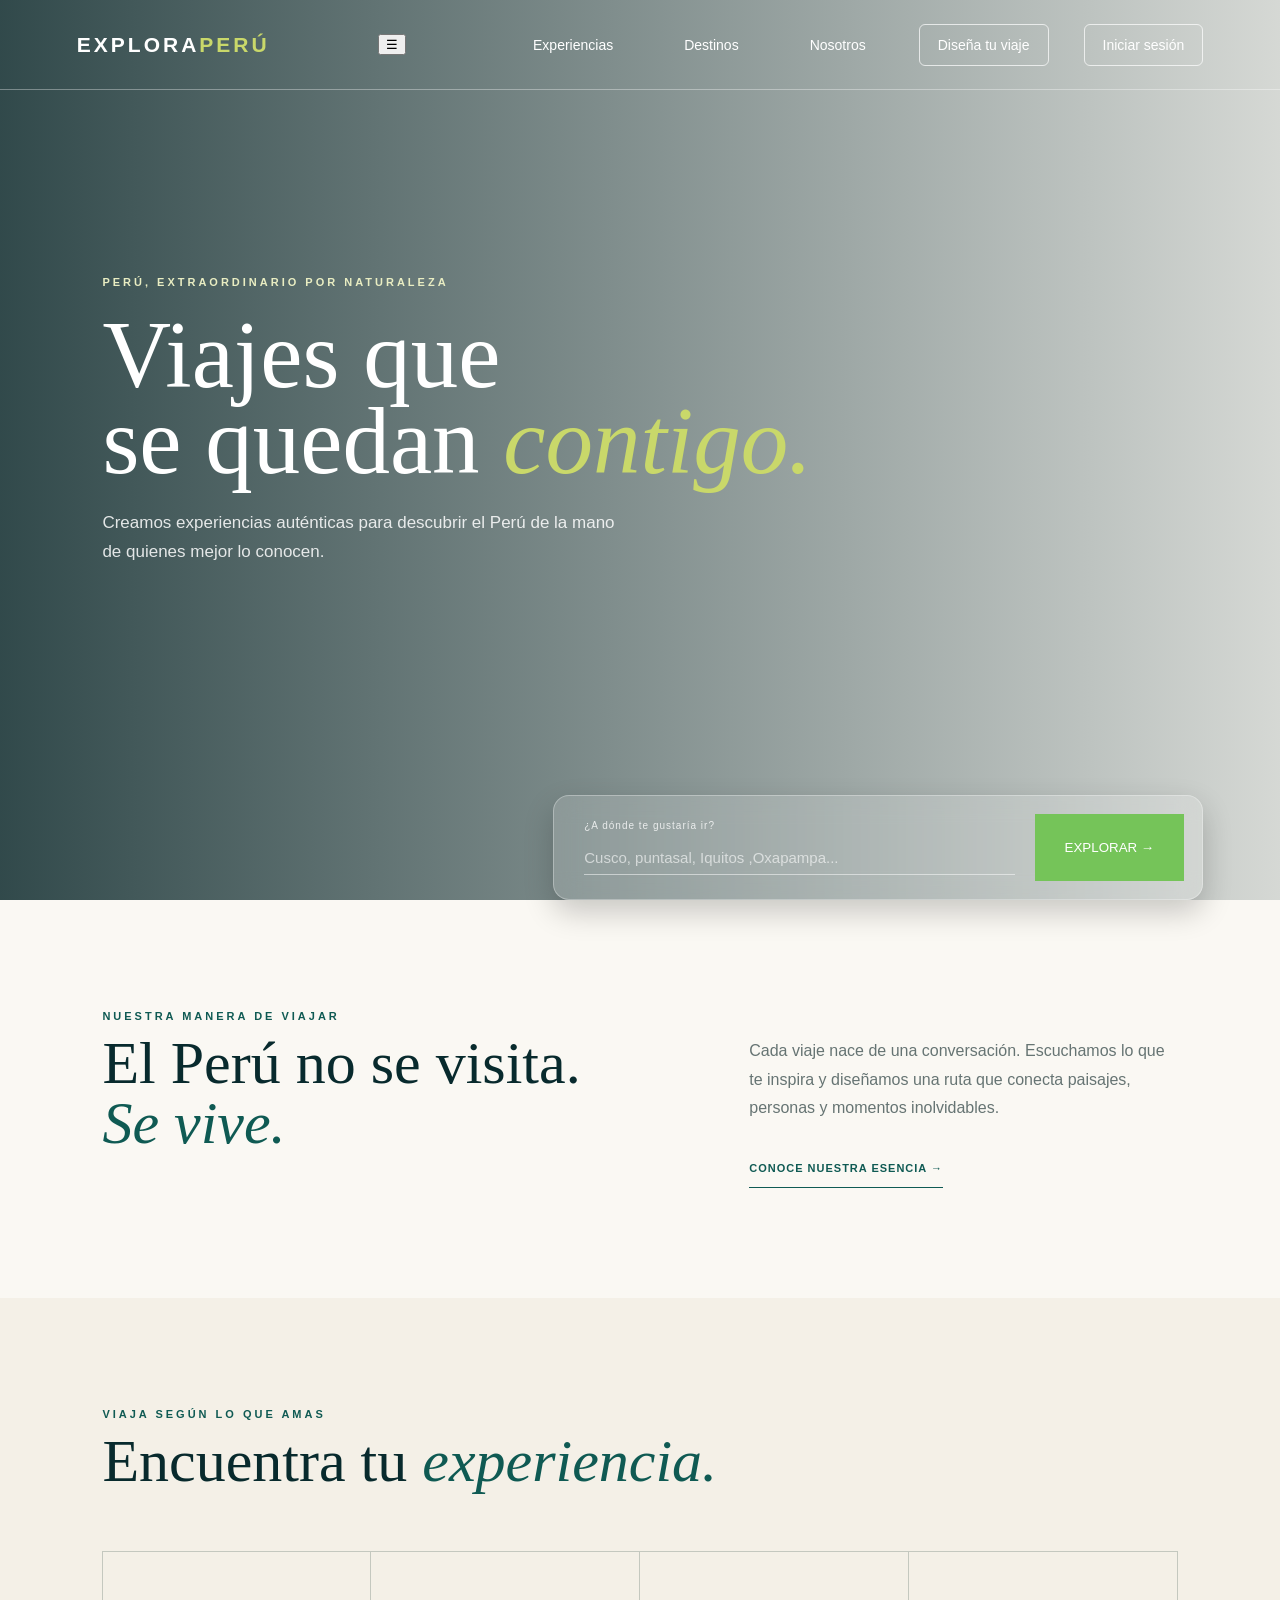
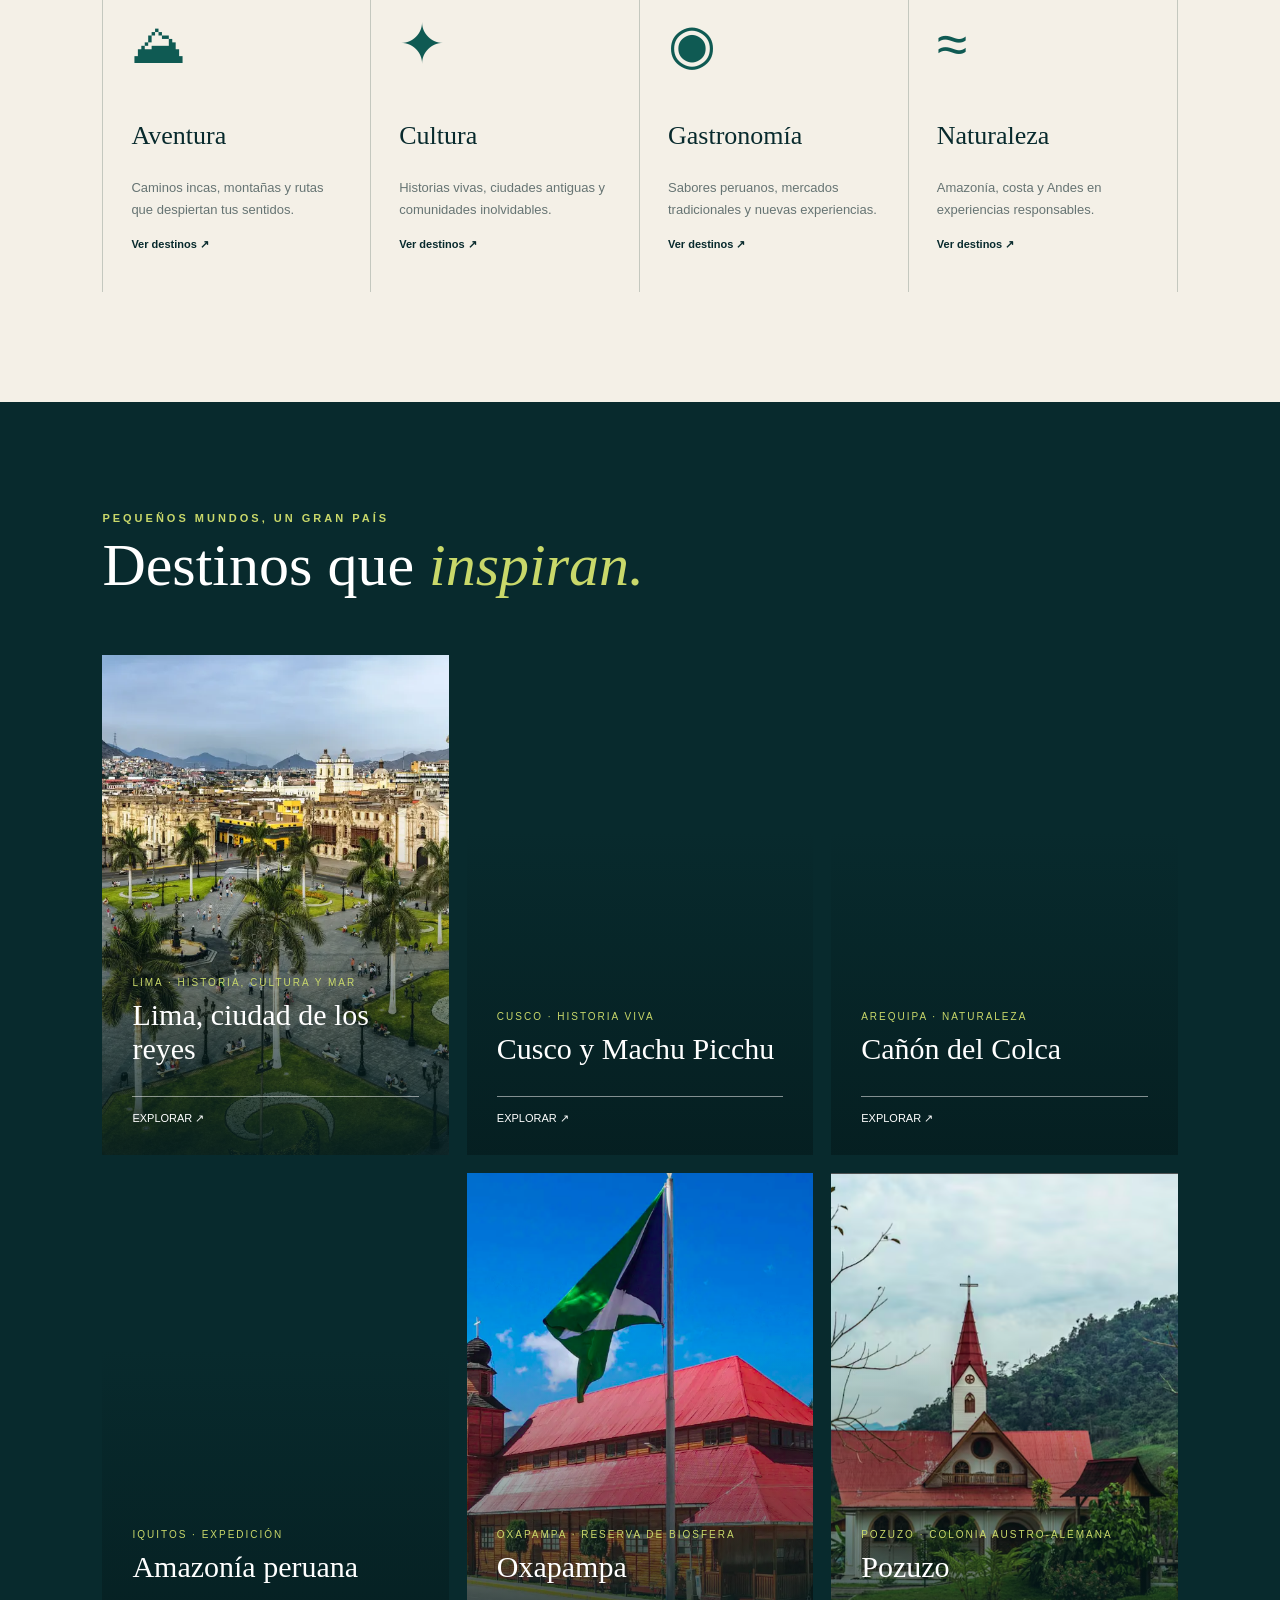
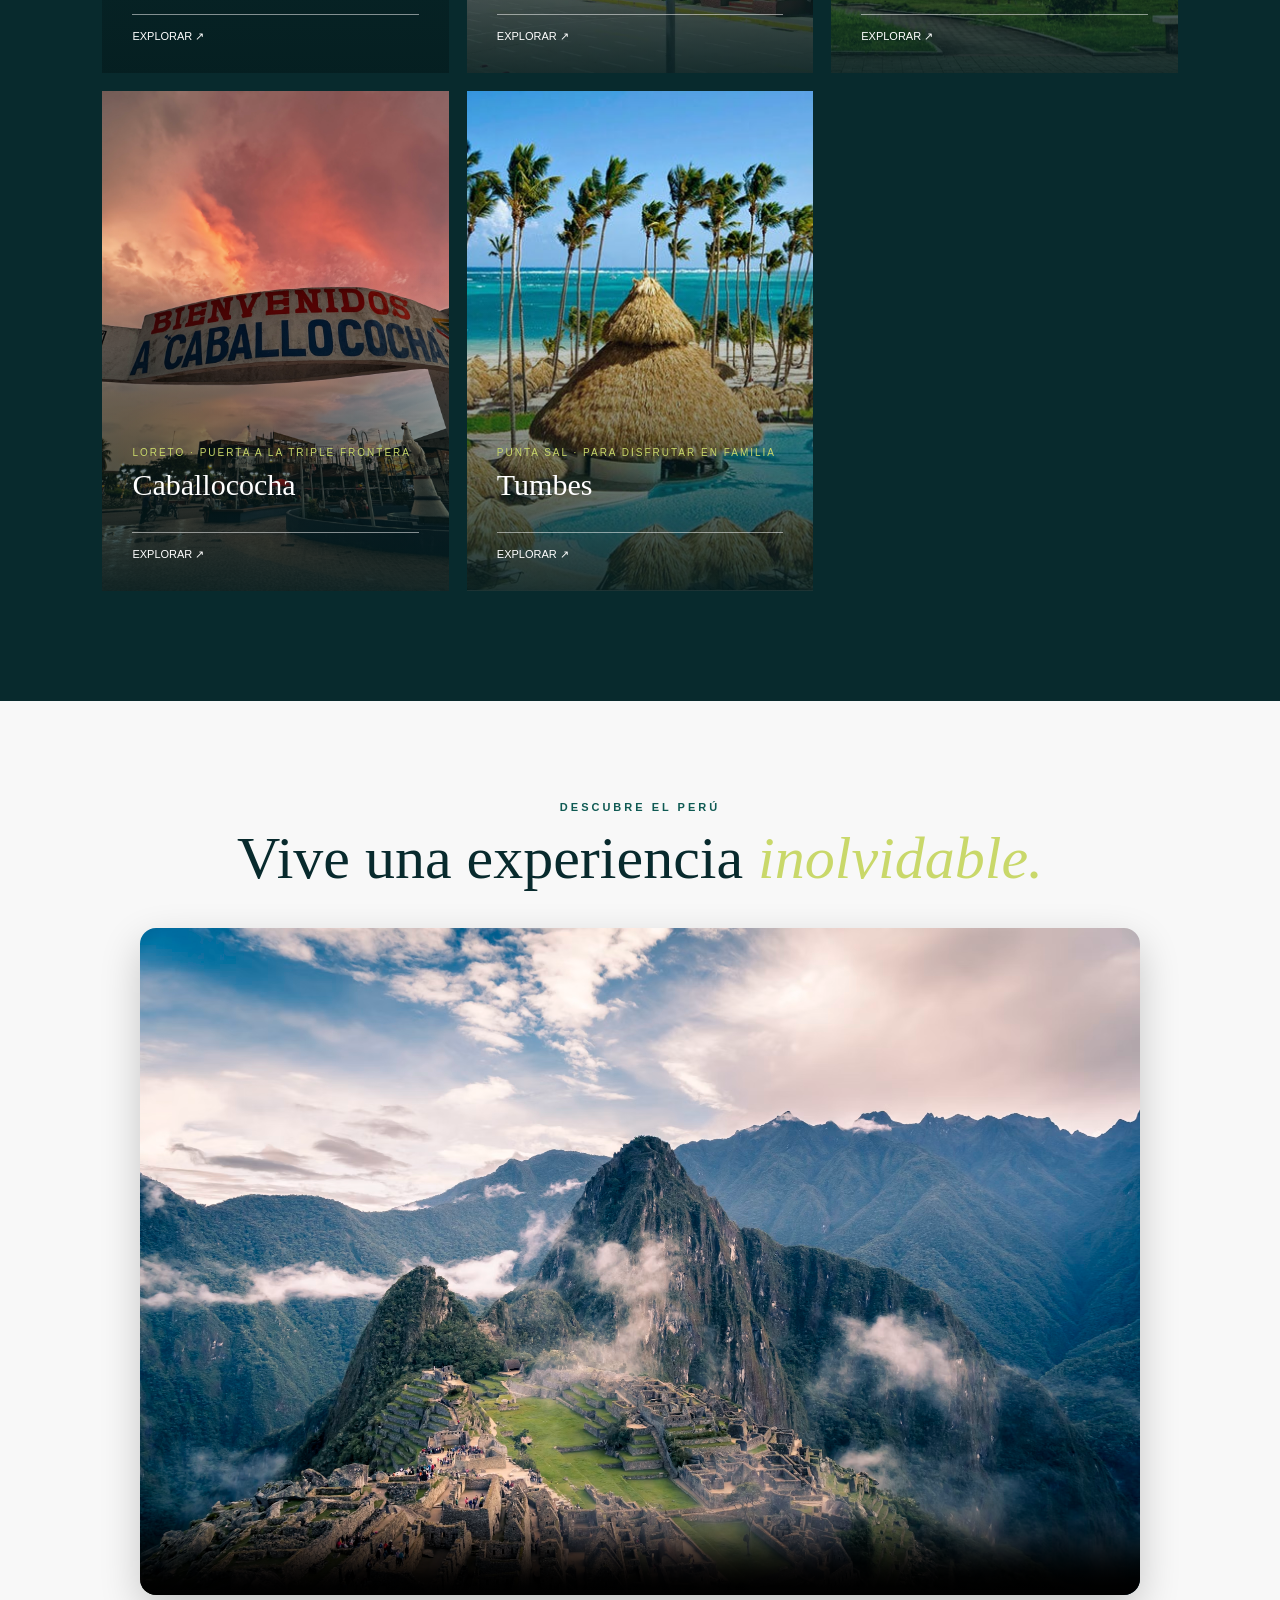
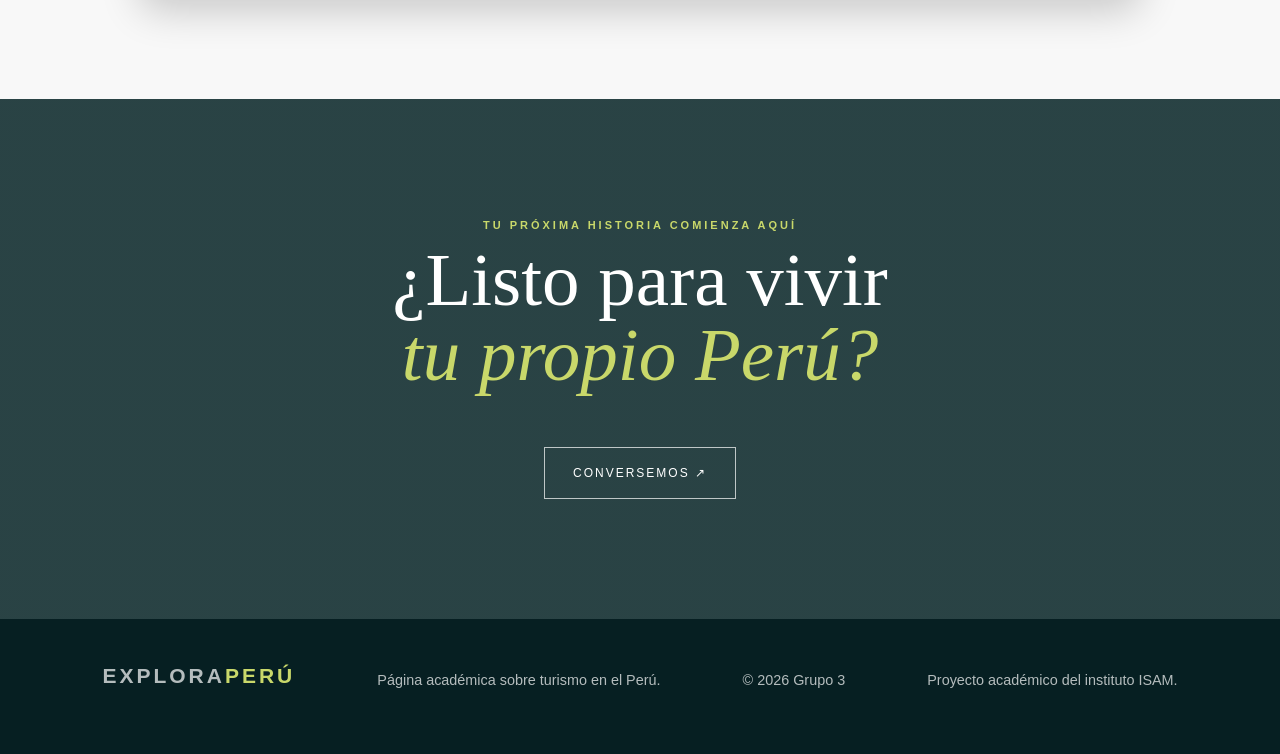
==== index.html @ b21af600 "agregue los index de oxapampa y pozuzo" ====
<!DOCTYPE html>
<html lang="es">
<head>
    <meta charset="UTF-8">
    <meta name="viewport" content="width=device-width, initial-scale=1.0">
    <title>Explora Perú| Viajes por el Perú</title>

    <!-- Conectamos el archivo de estilos CSS -->
    <link rel="stylesheet" href="css/styles.css">
</head>
<body>

    <!-- ENCABEZADO Y MENÚ DE NAVEGACIÓN -->
    <header class="encabezado">
        <a href="#inicio" class="logo">EXPLORA<span>PERÚ</span></a>

        <!-- Este botón aparece solamente en celulares -->
        <button class="boton-menu" id="boton-menu" aria-label="Abrir menú">
            ☰
        </button>

        <nav class="menu" id="menu">
            <a href="#experiencias">Experiencias</a>
            <a href="#destinos">Destinos</a>
            <a href="#nosotros">Nosotros</a>
            <a href="#contacto" class="boton-contacto">Diseña tu viaje</a>
            <a href="#iniciar-sesion" class="boton-iniciar-sesion">Iniciar sesión</a>
        </nav>
    </header>

    <main>
        <!-- PORTADA PRINCIPAL -->
        <section class="portada" id="inicio">
            <div class="capa-oscura"></div>

            <div class="contenido-portada">
                <p class="subtitulo">PERÚ, EXTRAORDINARIO POR NATURALEZA</p>
                <h1>Viajes que<br>se quedan <em>contigo.</em></h1>
                <p class="descripcion-portada">
                    Creamos experiencias auténticas para descubrir el Perú
                    de la mano de quienes mejor lo conocen.
                </p>
            </div>

            <!-- BUSCADOR -->
            <form class="buscador" id="formulario-busqueda">
                <div>
                    <label for="busqueda">¿A dónde te gustaría ir?</label>
                    <input
                        type="text"
                        id="busqueda"
                        placeholder="Cusco, puntasal, Iquitos ,Oxapampa..."
                    >
                </div>
                <button type="submit">EXPLORAR →</button>
                <p id="resultado-busqueda" class="resultado"></p>
            </form>
        </section>

        <!-- SECCIÓN NOSOTROS -->
        <section class="nosotros seccion" id="nosotros">
            <div>
                <p class="etiqueta">NUESTRA MANERA DE VIAJAR</p>
                <h2>El Perú no se visita.<br><em>Se vive.</em></h2>
            </div>

            <div class="texto-nosotros">
                <p>
                    Cada viaje nace de una conversación. Escuchamos lo que te
                    inspira y diseñamos una ruta que conecta paisajes, personas
                    y momentos inolvidables.
                </p>
                <a href="#experiencias">CONOCE NUESTRA ESENCIA →</a>
            </div>
        </section>

        <!-- SECCIÓN EXPERIENCIAS -->
        <section class="experiencias seccion" id="experiencias">
            <p class="etiqueta">VIAJA SEGÚN LO QUE AMAS</p>
            <h2>Encuentra tu <em>experiencia.</em></h2>

            <div class="contenedor-tarjetas">
                <article class="tarjeta-experiencia">
                    <span class="icono">⛰</span>
                    <h3>Aventura</h3>
                    <p>Caminos incas, montañas y rutas que despiertan tus sentidos.</p>
                    <a href="#destinos">Ver destinos ↗</a>
                </article>

                <article class="tarjeta-experiencia">
                    <span class="icono">✦</span>
                    <h3>Cultura</h3>
                    <p>Historias vivas, ciudades antiguas y comunidades inolvidables.</p>
                    <a href="#destinos">Ver destinos ↗</a>
                </article>

                <article class="tarjeta-experiencia">
                    <span class="icono">◉</span>
                    <h3>Gastronomía</h3>
                    <p>Sabores peruanos, mercados tradicionales y nuevas experiencias.</p>
                    <a href="#destinos">Ver destinos ↗</a>
                </article>

                <article class="tarjeta-experiencia">
                    <span class="icono">≈</span>
                    <h3>Naturaleza</h3>
                    <p>Amazonía, costa y Andes en experiencias responsables.</p>
                    <a href="#destinos">Ver destinos ↗</a>
                </article>
            </div>
        </section>

        <!-- SECCIÓN DESTINOS -->
        <section class="destinos seccion" id="destinos">
            <p class="etiqueta etiqueta-clara">PEQUEÑOS MUNDOS, UN GRAN PAÍS</p>
            <h2>Destinos que <em>inspiran.</em></h2>

            <div class="contenedor-destinos">

                <article class="tarjeta-destino lima">
                    <div>
                        <p>LIMA · HISTORIA, CULTURA Y MAR</p>
                        <h3>Lima, ciudad de los reyes</h3>
                        <a href="lima.html">EXPLORAR ↗</a>
                    </div>
                </article>
                
                <article class="tarjeta-destino machu-picchu">
                    <div>
                        <p>CUSCO · HISTORIA VIVA</p>
                        <h3>Cusco y Machu Picchu</h3>
                        <a href="#contacto">EXPLORAR ↗</a>
                    </div>
                </article>

                <article class="tarjeta-destino colca">
                    <div>
                        <p>AREQUIPA · NATURALEZA</p>
                        <h3>Cañón del Colca</h3>
                        <a href="#contacto">EXPLORAR ↗</a>
                    </div>
                </article>

                <article class="tarjeta-destino amazonia">
                    <div>
                        <p>IQUITOS · EXPEDICIÓN</p>
                        <h3>Amazonía peruana</h3>
                        <a href="iquitos.html">EXPLORAR ↗</a>
                    </div>
                </article>

                <article class="tarjeta-destino oxapampa">
                    <div>
                        <p>OXAPAMPA · RESERVA DE BIOSFERA</p>
                        <h3>Oxapampa</h3>
                        <a href="oxapampa.html">EXPLORAR ↗</a>
                    </div>
                </article>

                <article class="tarjeta-destino pozuzo">
                    <div>
                        <p>POZUZO · COLONIA AUSTRO-ALEMANA</p>
                        <h3>Pozuzo</h3>
                        <a href="pozuzo.html">EXPLORAR ↗</a>
                    </div>
                </article>
                <article class="tarjeta-destino caballococha">
                    <div>
                        <p>LORETO · PUERTA A LA TRIPLE FRONTERA</p>
                        <h3>Caballococha</h3>
                        <a href="caballococha.html">EXPLORAR ↗</a>
                    </div>
                </article>
                <article class="tarjeta-destino puntasal">
                    <div>
                        <p>PUNTA SAL · PARA DISFRUTAR EN FAMILIA</p>
                        <h3>Tumbes</h3>
                        <a href="punta_sal.html">EXPLORAR ↗</a>

                    </div>
                </article>
            </div>
        </section>

            <!-- SECCIÓN VIDEO -->
        <section class="video-promocional">
            <p class="etiqueta">DESCUBRE EL PERÚ</p>
            <h2>Vive una experiencia <em>inolvidable.</em></h2>

            <video controls poster="imagenes/cusco.png">
                <source src="videos/explora_peru_1.mp4" type="video/mp4">
                Tu navegador no soporta videos.
            </video>
        </section>

        <!-- SECCIÓN DE CONTACTO -->
        <section class="contacto" id="contacto">
            <p class="etiqueta etiqueta-clara">TU PRÓXIMA HISTORIA COMIENZA AQUÍ</p>
            <h2>¿Listo para vivir<br><em>tu propio Perú?</em></h2>

            <!-- Cambia este numero de whatsapp por el tuyo -->
<a href="https://wa.me/51972486778?text=Hola,%20quiero%20información%20sobre%20los%20viajes"
   target="_blank">
    CONVERSEMOS ↗
</a>
        </section>
    </main>

    <!-- PIE DE PÁGINA -->
    <footer class="pie-pagina">
        <p class="logo">EXPLORA<span>PERÚ</span></p>
        <p><big>Página académica sobre turismo en el Perú.</big></p>
        <p><big>© 2026 Grupo 3</big></p>
        <p><big>Proyecto académico del instituto ISAM.</big><strong></strong></p>
    </footer>

    <!-- Conectamos el archivo JavaScript -->
    <script src="js/script.js"></script>
</body>
</html>
---- css/styles.css ----
/* ========================================
   1. CONFIGURACIÓN GENERAL
======================================== */
:root {
    --verde-oscuro: #082a2d;
    --verde: #0f5a53;
    --verde-claro: #c9d86a;
    --crema: #f4f0e7;
    --blanco: #ffffff;
    --gris: #667473;
}

* {
    box-sizing: border-box;
}

html {
    scroll-behavior: smooth;
}

body {
    margin: 0;
    background-color: #faf8f3;
    color: var(--verde-oscuro);
    font-family: Arial, Helvetica, sans-serif;
}

a {
    color: inherit;
    text-decoration: none;
}

h1,
h2,
h3,
p {
    margin-top: 0;
}

h1,
h2 {
    font-family: Georgia, "Times New Roman", serif;
    font-weight: normal;
}

h2 {
    margin-bottom: 35px;
    font-size: 60px;
    line-height: 1;
}

em {
    color: var(--verde-claro);
    font-weight: normal;
}

.seccion {
    padding: 110px 8%;
}

.etiqueta {
    color: var(--verde);
    font-size: 11px;
    font-weight: bold;
    letter-spacing: 3px;
}

.etiqueta-clara {
    color: var(--verde-claro);
}

/* ========================================
   2. ENCABEZADO
======================================== */
.encabezado {
    position: absolute;
    top: 0;
    left: 0;
    z-index: 10;
    display: flex;
    width: 100%;
    height: 90px;
    padding: 0 6%;
    align-items: center;
    justify-content: space-between;
    color: var(--blanco);
    border-bottom: 1px solid rgba(255, 255, 255, 0.35);
}

.logo {
    font-size: 21px;
    font-weight: bold;
    letter-spacing: 3px;
}

.logo span {
    color: var(--verde-claro);
}

/* Menú de navegación */
.menu {
    display: flex;
    gap: 35px;      /* Espacio entre enlaces */  
    align-items: center;
    font-size: 14px;
}

/* Estilo general de todos los enlaces */
.menu a {
    padding: 12px 18px;
    transition: all 0.3s ease;
}

/* Efecto al pasar el mouse */
.menu a:hover {
    color: #75c459;
}

/* Botones del menú */
.boton-contacto,
.boton-iniciar-sesion {
    border: 1px solid #FFFFFFB3;
    border-radius: 6px;
}

/* Hover de los botones */
.boton-contacto:hover,
.boton-iniciar-sesion:hover {
    background: #EEF6EB;
    color: #4F6F52;
    border-color: #A8C69F;
}

/* ========================================
   3. PORTADA PRINCIPAL
======================================== */
.portada {
    position: relative;
    display: flex;
    min-height: 760px;
    height: 100vh;
    padding: 130px 8% 170px;
    align-items: center;
    color: var(--blanco);
    background-image: url("imagenes/cusco.png");
    background-position: center;
    background-size: cover;
    transition: background-image 1s ease;
}

.capa-oscura {
    position: absolute;
    inset: 0;
    background: linear-gradient(
        90deg,
        rgba(5, 35, 38, 0.82),
        rgba(5, 35, 38, 0.15)
    );
}

.contenido-portada {
    position: relative;
    z-index: 1;
    max-width: 750px;
}

.subtitulo {
    color: #e9edc2;
    font-size: 11px;
    font-weight: bold;
    letter-spacing: 3px;
}

.contenido-portada h1 {
    margin: 25px 0;
    font-size: 95px;
    line-height: 0.9;
}

.descripcion-portada {
    max-width: 520px;
    color: rgba(255, 255, 255, 0.85);
    font-size: 17px;
    line-height: 1.7;
}

/* ========================================
   4. BUSCADOR
======================================== */
.buscador {
    position: absolute;
    right: 6%;
    bottom: 0;
    z-index: 2;
    display: flex;
    width: 650px;
    min-height: 105px;
    padding: 18px 18px 18px 30px;
    align-items: center;
    gap: 20px;
    color: #FFFFFF;
    background: #FFFFFF26;
    backdrop-filter: blur(12px);
    border: 1px solid #FFFFFF4D;
    box-shadow: 0 12px 30px #00000033;
    border-radius: 16px;
}

.buscador div {
    flex: 1;
}

.buscador label {
    display: block;
    margin-bottom: 10px;
    color: #FFFFFFCC;
    font-size: 10px;
    letter-spacing: 1px;
}

.buscador input {
    width: 100%;
    padding: 8px 0;
    border: none;
    outline: none;
    font-size: 15px;
    background: transparent;
    color: #FFFFFF;
    border-bottom: 1px solid #FFFFFF80;
}

.buscador input::placeholder {
    color: #FFFFFF99;
}

.buscador button {
    align-self: stretch;
    padding: 0 30px;
    color: var(--blanco);
    background: #75c459;
    border: none;
    cursor: pointer;
}

.buscador button:hover {
    background: #587748;
}

.resultado {
    position: absolute;
    right: 0;
    bottom: -38px;
    display: none;
    margin: 0;
    padding: 10px 15px;
    color: var(--verde-oscuro);
    background: var(--verde-claro);
    font-size: 12px;
}

/* ========================================
   5. NOSOTROS
======================================== */
.nosotros {
    display: grid;
    grid-template-columns: 1.3fr 1fr;
    gap: 90px;
    align-items: end;
}

.nosotros h2 em,
.experiencias h2 em {
    color: var(--verde);
}

.texto-nosotros {
    max-width: 430px;
    color: var(--gris);
    line-height: 1.8;
}

.texto-nosotros a {
    display: inline-block;
    margin-top: 20px;
    padding-bottom: 8px;
    color: var(--verde);
    border-bottom: 1px solid var(--verde);
    font-size: 11px;
    font-weight: bold;
    letter-spacing: 1px;
}

/* ========================================
   6. EXPERIENCIAS
======================================== */
.experiencias {
    background: var(--crema);
}

.contenedor-tarjetas {
    display: grid;
    grid-template-columns: repeat(4, 1fr);
    margin-top: 60px;
    border-top: 1px solid #c4c8bf;
}

.tarjeta-experiencia {
    position: relative;
    min-height: 340px;
    padding: 35px 28px;
    border-right: 1px solid #c4c8bf;
    transition: 0.3s;
}

.tarjeta-experiencia:first-child {
    border-left: 1px solid #c4c8bf;
}

.tarjeta-experiencia:hover {
    color: var(--blanco);
    background: var(--verde);
    transform: translateY(-8px);
}

.icono {
    display: block;
    margin: 25px 0 45px;
    color: var(--verde);
    font-size: 55px;
}

.tarjeta-experiencia:hover .icono {
    color: var(--verde-claro);
}

.tarjeta-experiencia h3 {
    font-family: Georgia, "Times New Roman", serif;
    font-size: 26px;
    font-weight: normal;
}

.tarjeta-experiencia p {
    color: var(--gris);
    font-size: 13px;
    line-height: 1.7;
}

.tarjeta-experiencia:hover p {
    color: rgba(255, 255, 255, 0.75);
}

.tarjeta-experiencia a {
    font-size: 11px;
    font-weight: bold;
}

/* ========================================
   7. DESTINOS
======================================== */
.destinos {
    color: var(--blanco);
    background: var(--verde-oscuro);
}

.contenedor-destinos {
    display: grid;
    grid-template-columns: repeat(3, 1fr);
    gap: 18px;
    margin-top: 60px;
}

.tarjeta-destino {
    position: relative;
    display: flex;
    min-height: 500px;
    padding: 30px;
    align-items: end;
    background-position: center;
    background-size: cover;
    transition: 0.3s;
}

.tarjeta-destino::before {
    position: absolute;
    inset: 0;
    content: "";
    background: linear-gradient(transparent 35%, rgba(5, 30, 32, 0.9));
}

.tarjeta-destino:hover {
    transform: translateY(-8px);
}

.tarjeta-destino div {
    position: relative;
    z-index: 1;
    width: 100%;
}

.tarjeta-destino p {
    color: var(--verde-claro);
    font-size: 10px;
    letter-spacing: 2px;
}

.tarjeta-destino h3 {
    font-family: Georgia, "Times New Roman", serif;
    font-size: 30px;
    font-weight: normal;
}

.tarjeta-destino a {
    display: block;
    padding-top: 15px;
    border-top: 1px solid rgba(255, 255, 255, 0.5);
    font-size: 11px;
}

.lima {
    background-image: url("../imagenes/plaza_mayor_de_lima.png");
}

.machu-picchu {
    background-image: url("https://images.unsplash.com/photo-1526392060635-9d6019884377?auto=format&fit=crop&w=1000&q=85");
}

.colca {
    background-image: url("https://images.unsplash.com/photo-1531968455001-5c5272a41129?auto=format&fit=crop&w=1000&q=85");
}

.amazonia {
    background-image: url("https://cdn.britannica.com/37/267037-004-CA559DBC/iquitos-peru-matriz-church-plaza-de-armas.jpg");
}
.oxapampa {
    background-image: url("../imagenes/oxapampa.png");
}
.pozuzo {
    background-image: url("../imagenes/pozuzo.png");
}
.puntasal {
    background-image: url("../imagenes/punta_sal.png");
}
.caballococha{
    background-image: url("../imagenes/caballococha.png");
}
/* ========================================
   VIDEO PROMOCIONAL
======================================== */

.video-promocional {
    padding: 100px 8%;
    text-align: center;
    background: #F8F8F8;
}

.video-promocional h2 {
    margin: 15px 0 40px;
}

.video-promocional video {
    width: 100%;
    max-width: 1000px;
    border-radius: 16px;
    box-shadow: 0 15px 40px #00000033;
}


/* ========================================
   8. CONTACTO Y PIE DE PÁGINA
======================================== */
.contacto {
    padding: 120px 20px;
    color: var(--blanco);
    text-align: center;
    background:
        linear-gradient(rgba(5, 35, 38, 0.85), rgba(5, 35, 38, 0.85)),
        url("https://images.unsplash.com/photo-1518602164578-cd0074062767?auto=format&fit=crop&w=1800&q=85") center/cover;
}

.contacto h2 {
    font-size: 75px;
}

.contacto > a {
    display: inline-block;
    margin-top: 20px;
    padding: 18px 28px;
    border: 1px solid rgba(255, 255, 255, 0.7);
    font-size: 12px;
    letter-spacing: 2px;
}

.contacto > a:hover {
    color: var(--verde-oscuro);
    background: var(--blanco);
}

.pie-pagina {
    display: flex;
    padding: 45px 8%;
    align-items: center;
    justify-content: space-between;
    gap: 30px;
    color: rgba(255, 255, 255, 0.7);
    background: #061f22;
    font-size: 12px;
}

/* ========================================
   9. DISEÑO PARA TABLETAS Y CELULARES
======================================== */
@media (max-width: 850px) {
    h2 {
        font-size: 48px;
    }

    .encabezado {
        height: 75px;
        padding: 0 25px;
    }

    .boton-menu {
        position: relative;
        z-index: 12;
        display: block;
    }

    .menu {
        position: absolute;
        top: 0;
        right: 0;
        left: 0;
        display: none;
        padding: 90px 30px 35px;
        flex-direction: column;
        align-items: stretch;
        background: var(--verde-oscuro);
    }

    /* JavaScript agrega esta clase cuando presionamos el botón */
    .menu.menu-visible {
        display: flex;
    }

    .portada {
        min-height: 760px;
        height: 100vh;
        padding: 120px 25px 170px;
        background-position: 62% center;
    }

    .contenido-portada h1 {
        font-size: 65px;
    }

    .descripcion-portada {
        font-size: 14px;
    }

    .buscador {
        right: 20px;
        left: 20px;
        width: auto;
        padding-left: 20px;
    }

    .buscador button {
        padding: 0 18px;
    }

    .nosotros {
        grid-template-columns: 1fr;
        gap: 30px;
    }

    .contenedor-tarjetas {
        grid-template-columns: 1fr 1fr;
    }

    .contenedor-destinos {
        grid-template-columns: 1fr;
    }

    .tarjeta-destino {
        min-height: 440px;
    }

    .contacto h2 {
        font-size: 55px;
    }

    .pie-pagina {
        flex-direction: column;
        align-items: flex-start;
    }
}

@media (max-width: 500px) {
    .seccion {
        padding: 80px 24px;
    }

    .contenido-portada h1 {
        font-size: 54px;
    }

    .buscador label {
        display: none;
    }

    .buscador input {
        font-size: 12px;
    }

    .contenedor-tarjetas {
        grid-template-columns: 1fr;
    }

    .tarjeta-experiencia {
        min-height: 280px;
        border-left: 1px solid #c4c8bf;
        border-bottom: 1px solid #c4c8bf;
    }
}
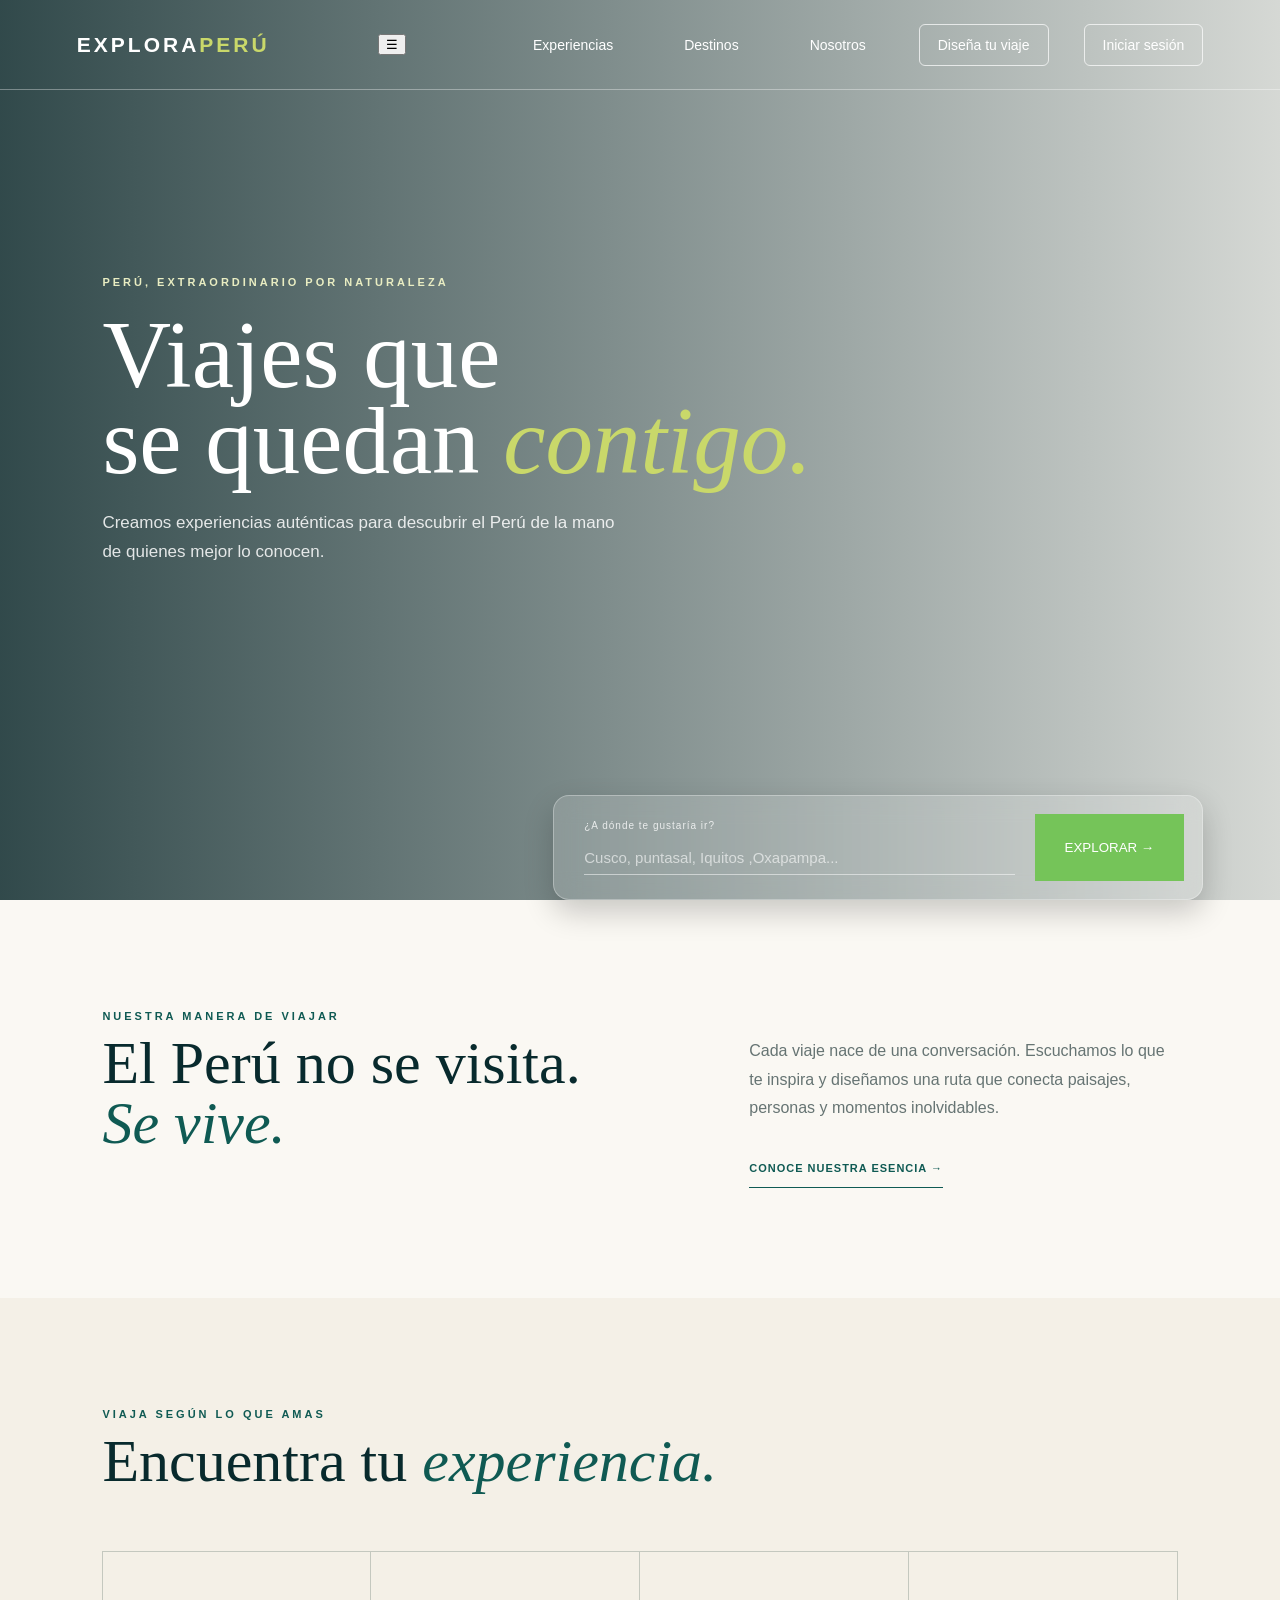
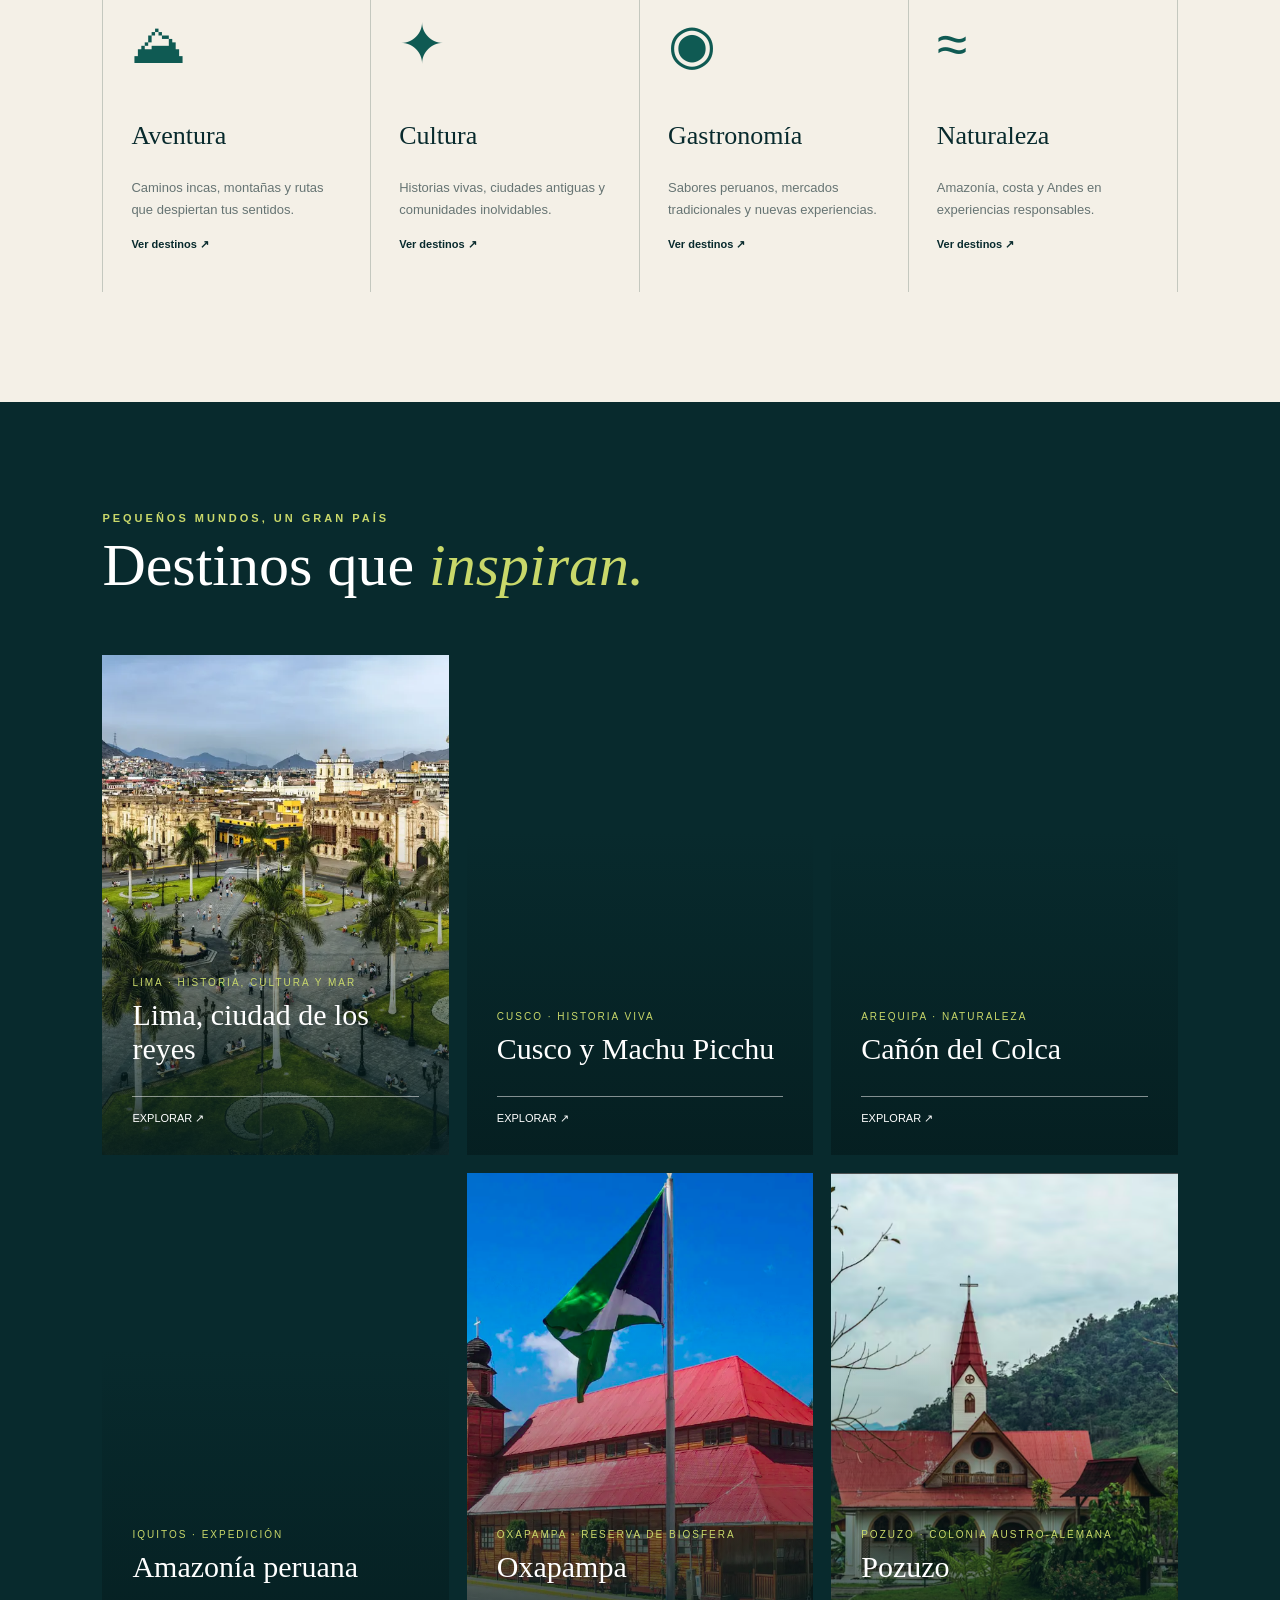
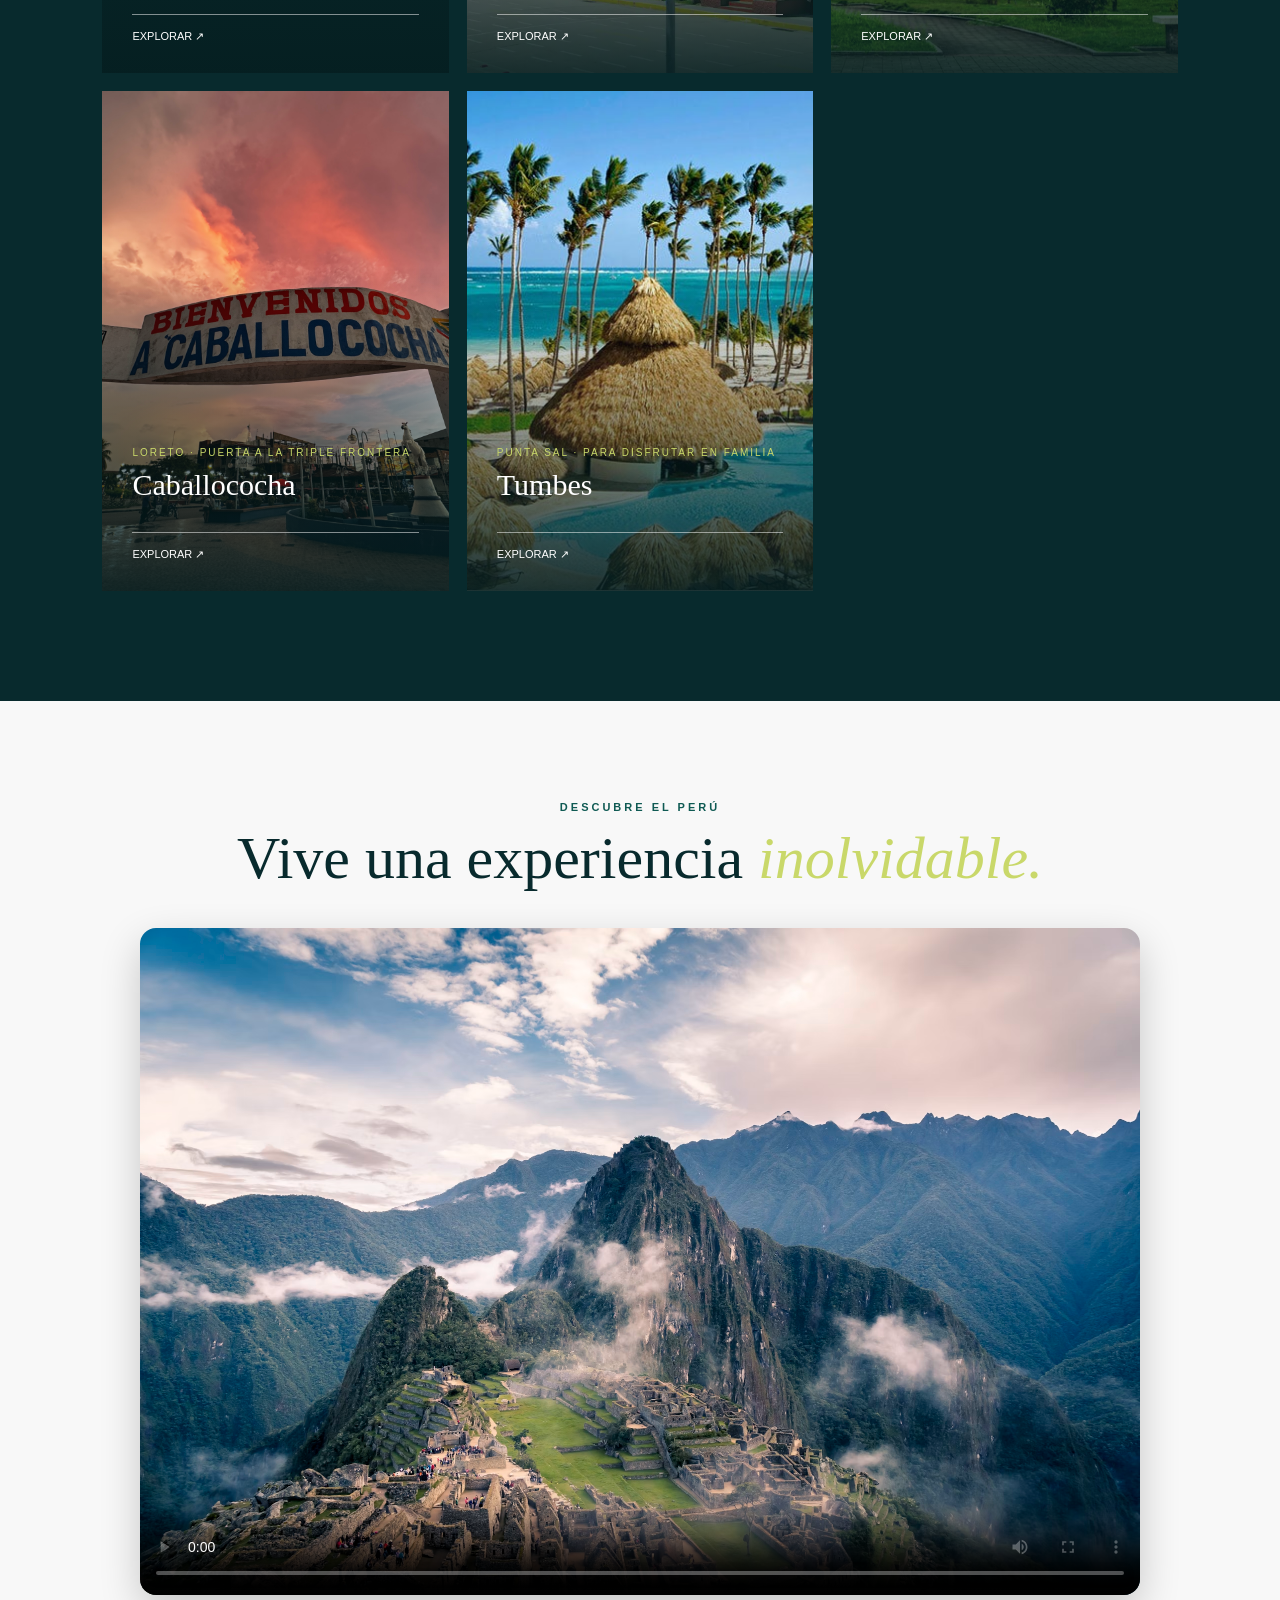
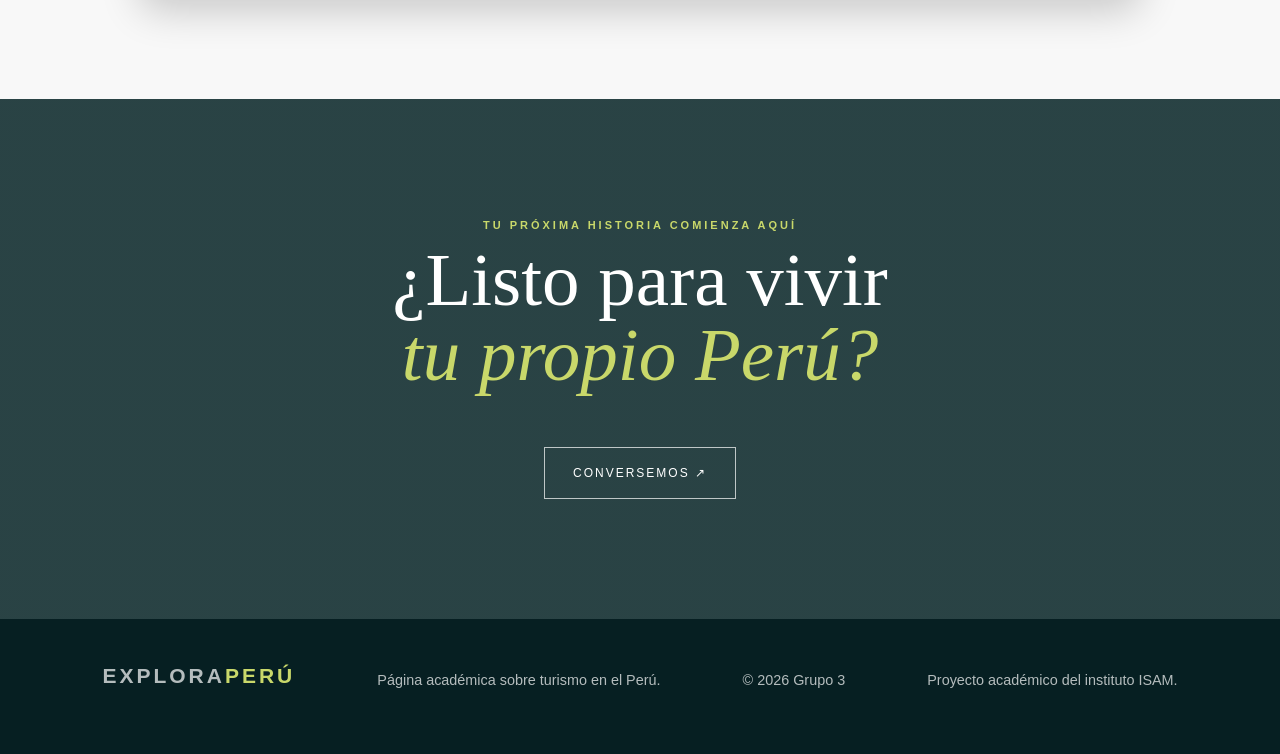
==== commit d5f66a00: "Actualicé las páginas de Lima y Cusco: incorporé botones de 'Más información', desarrollé la nueva s" ====
--- a/index.html
+++ b/index.html
@@ -129,7 +129,7 @@
                     <div>
                         <p>CUSCO · HISTORIA VIVA</p>
                         <h3>Cusco y Machu Picchu</h3>
-                        <a href="#contacto">EXPLORAR ↗</a>
+                        <a href="cusco.html">EXPLORAR ↗</a>
                     </div>
                 </article>
 
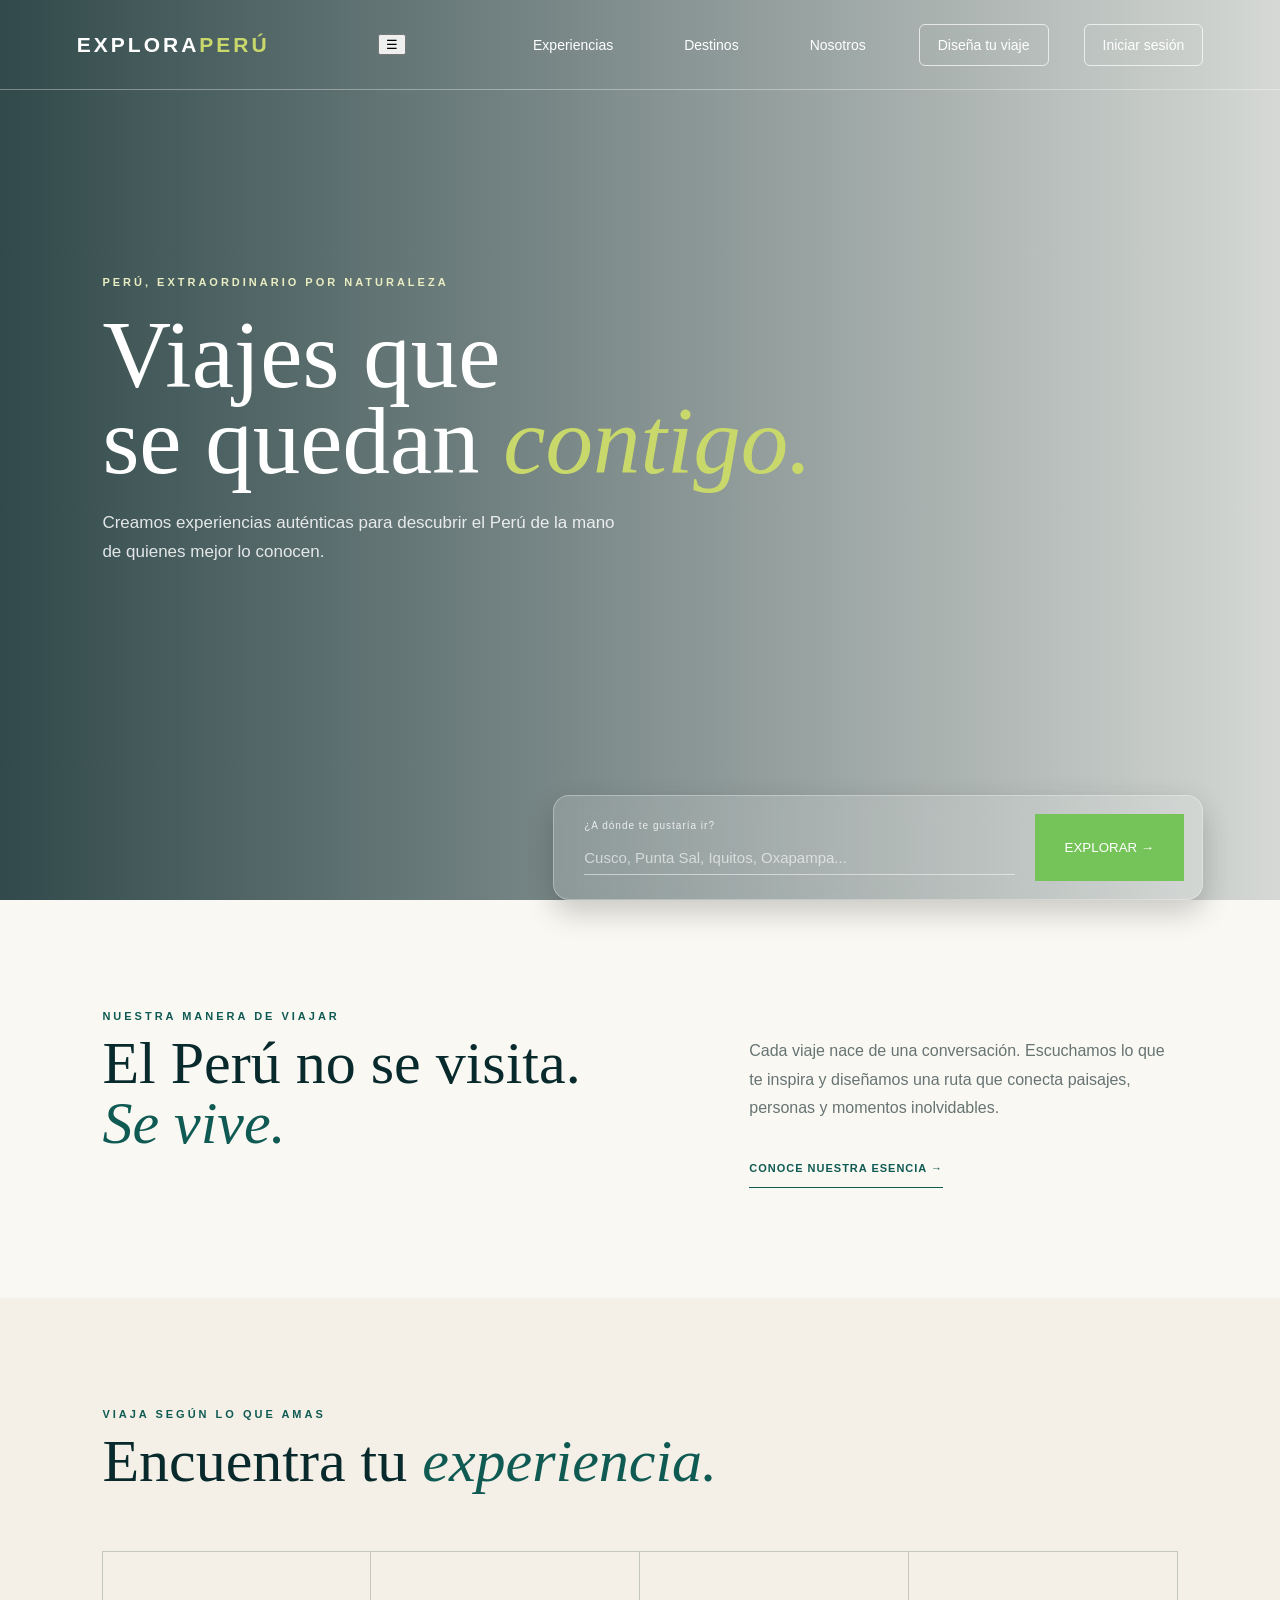
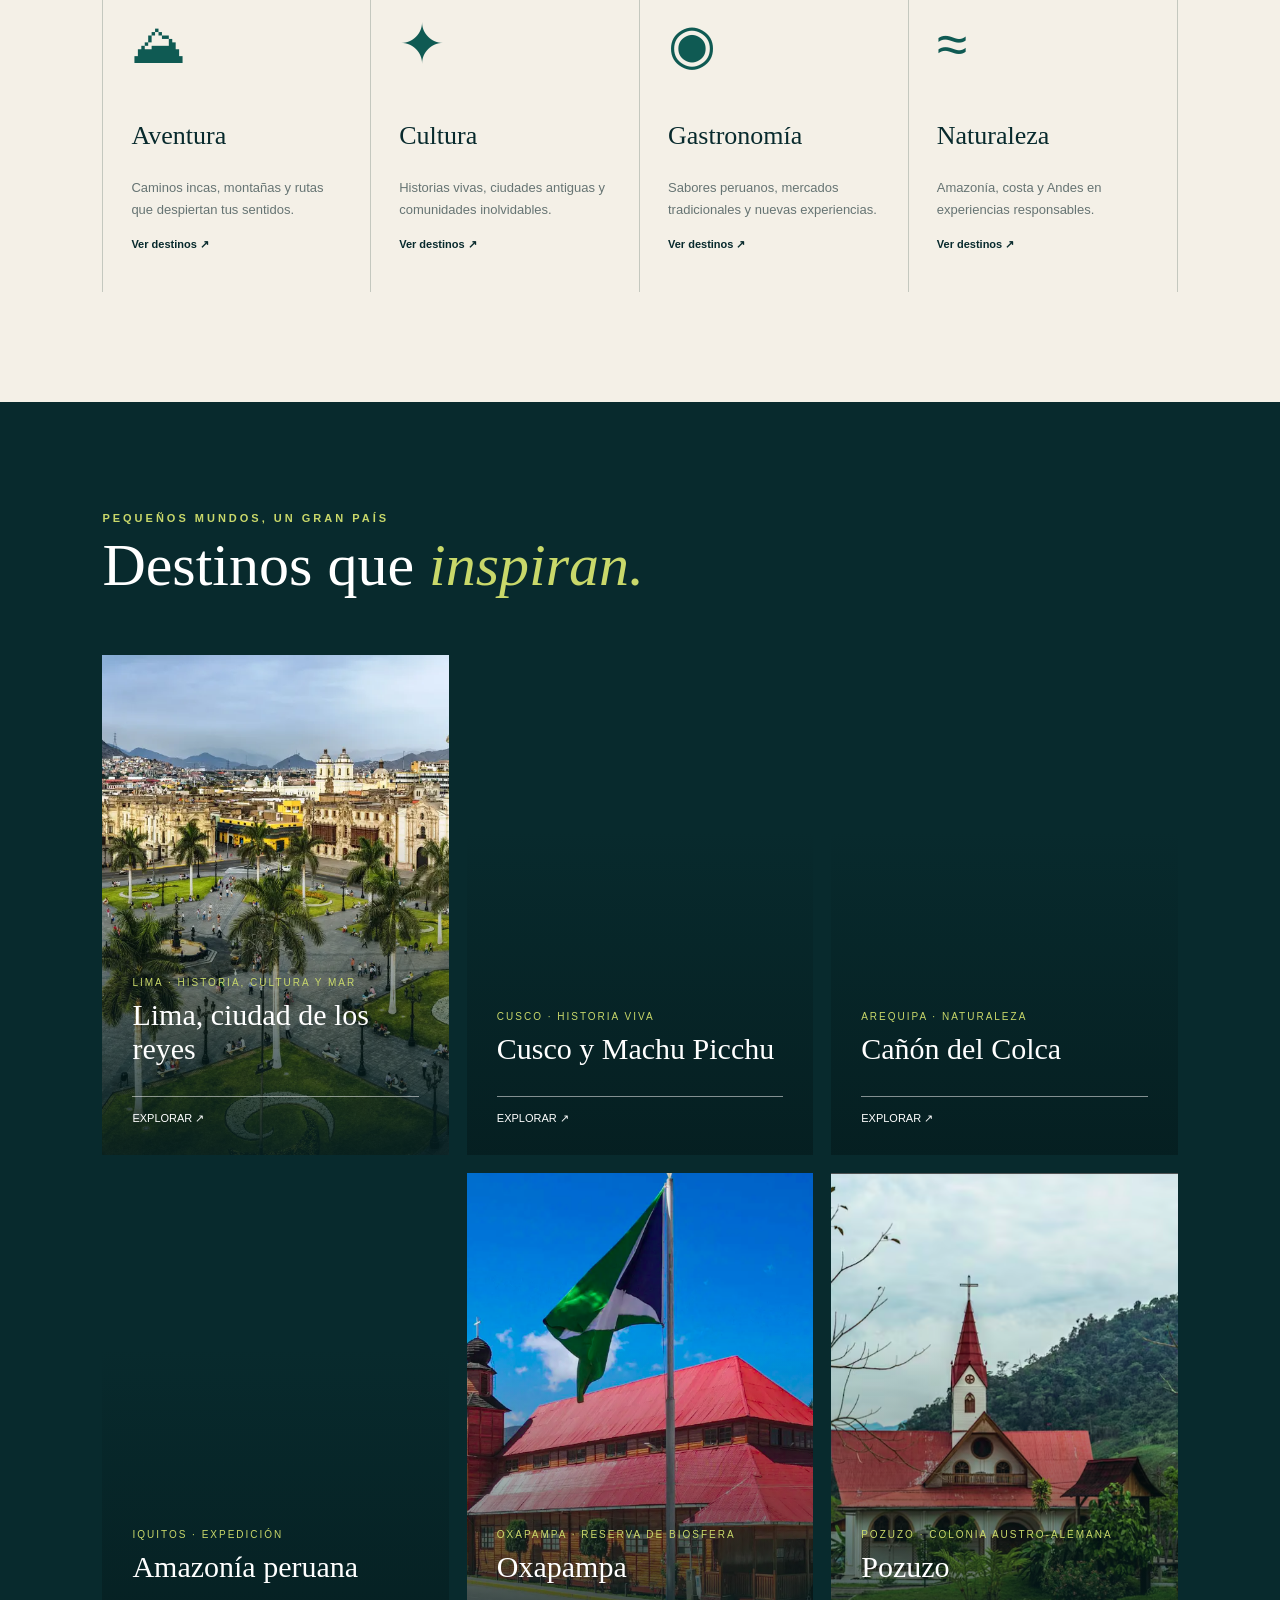
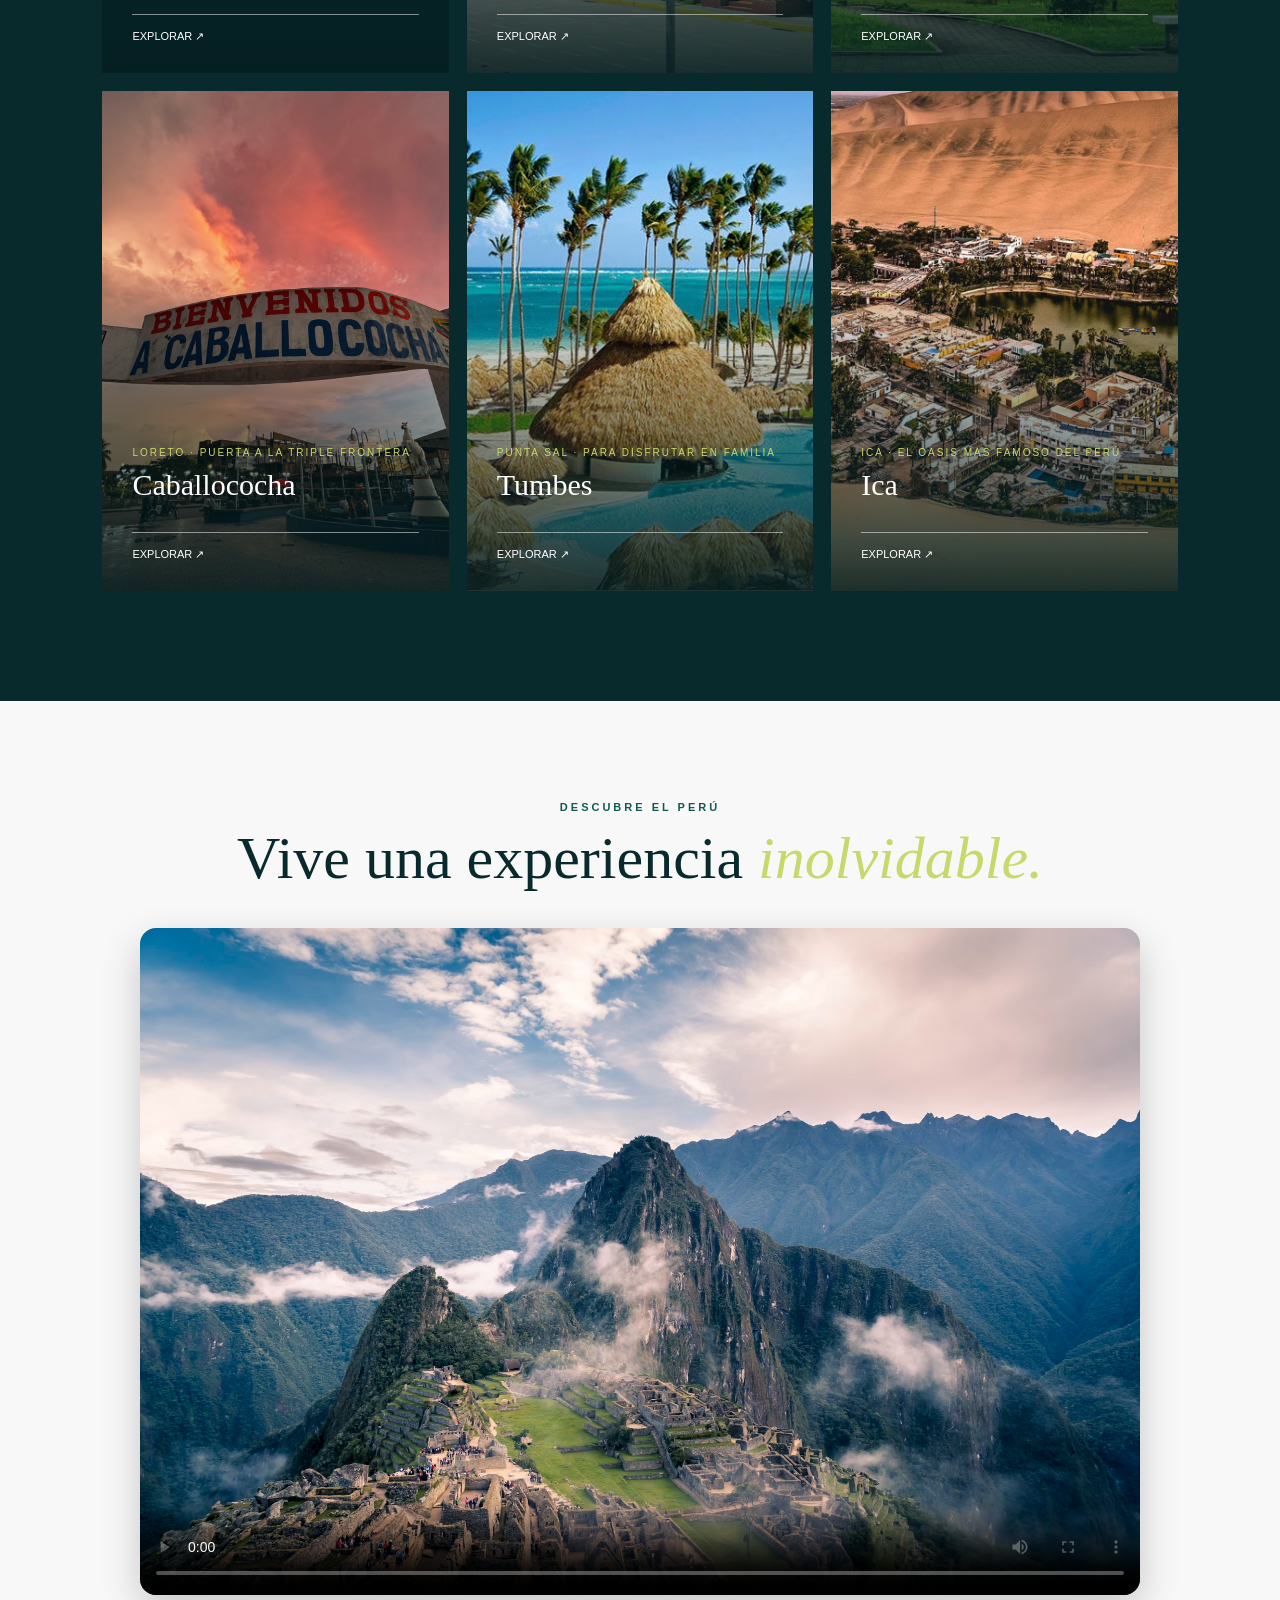
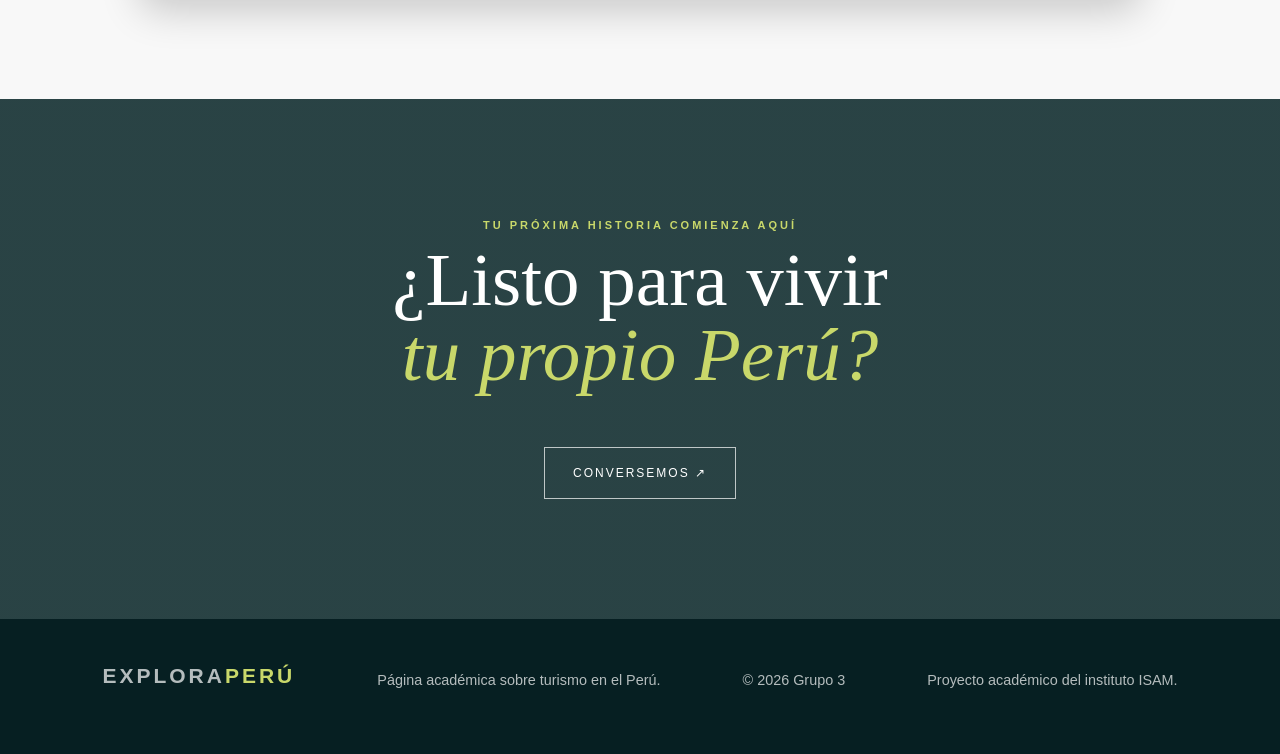
==== commit d8fbafc4: "Incorporé las secciones de Ica y Arequipa: desarrollé sus páginas HTML y CSS, añadí destinos turísti" ====
--- a/index.html
+++ b/index.html
@@ -49,7 +49,7 @@
                     <input
                         type="text"
                         id="busqueda"
-                        placeholder="Cusco, puntasal, Iquitos ,Oxapampa..."
+                        placeholder="Cusco, Punta Sal, Iquitos, Oxapampa..."
                     >
                 </div>
                 <button type="submit">EXPLORAR →</button>
@@ -116,7 +116,8 @@
             <h2>Destinos que <em>inspiran.</em></h2>
 
             <div class="contenedor-destinos">
-
+                
+                <!-- DESTINO: LIMA -->
                 <article class="tarjeta-destino lima">
                     <div>
                         <p>LIMA · HISTORIA, CULTURA Y MAR</p>
@@ -125,6 +126,7 @@
                     </div>
                 </article>
                 
+                <!-- DESTINO: CUSCO -->
                 <article class="tarjeta-destino machu-picchu">
                     <div>
                         <p>CUSCO · HISTORIA VIVA</p>
@@ -133,14 +135,16 @@
                     </div>
                 </article>
 
+                <!-- DESTINO: AREQUIPA -->
                 <article class="tarjeta-destino colca">
                     <div>
                         <p>AREQUIPA · NATURALEZA</p>
                         <h3>Cañón del Colca</h3>
-                        <a href="#contacto">EXPLORAR ↗</a>
-                    </div>
-                </article>
-
+                        <a href="arequipa.html">EXPLORAR ↗</a>
+                    </div>
+                </article>
+
+                <!-- DESTINO: IQUITOS -->
                 <article class="tarjeta-destino amazonia">
                     <div>
                         <p>IQUITOS · EXPEDICIÓN</p>
@@ -149,6 +153,7 @@
                     </div>
                 </article>
 
+                <!-- DESTINO: OXAPAMPA -->
                 <article class="tarjeta-destino oxapampa">
                     <div>
                         <p>OXAPAMPA · RESERVA DE BIOSFERA</p>
@@ -157,6 +162,7 @@
                     </div>
                 </article>
 
+                <!-- DESTINO: POZUZO -->
                 <article class="tarjeta-destino pozuzo">
                     <div>
                         <p>POZUZO · COLONIA AUSTRO-ALEMANA</p>
@@ -164,6 +170,8 @@
                         <a href="pozuzo.html">EXPLORAR ↗</a>
                     </div>
                 </article>
+
+                <!-- DESTINO: CABALLO COCHA -->
                 <article class="tarjeta-destino caballococha">
                     <div>
                         <p>LORETO · PUERTA A LA TRIPLE FRONTERA</p>
@@ -171,12 +179,22 @@
                         <a href="caballococha.html">EXPLORAR ↗</a>
                     </div>
                 </article>
+
+                <!-- DESTINO: PUNTA SAL -->
                 <article class="tarjeta-destino puntasal">
                     <div>
                         <p>PUNTA SAL · PARA DISFRUTAR EN FAMILIA</p>
                         <h3>Tumbes</h3>
                         <a href="punta_sal.html">EXPLORAR ↗</a>
-
+                    </div>
+                </article>
+
+                <!-- DESTINO: ICA -->
+                <article class="tarjeta-destino ica">
+                    <div>
+                        <p>ICA · EL OASIS MÁS FAMOSO DEL PERÚ</p>
+                        <h3>Ica</h3>
+                        <a href="ica.html">EXPLORAR ↗</a>
                     </div>
                 </article>
             </div>
--- a/css/styles.css
+++ b/css/styles.css
@@ -443,6 +443,9 @@
 .caballococha{
     background-image: url("../imagenes/caballococha.png");
 }
+.ica {
+    background-image: url("../imagenes/huacachina.png");
+}
 /* ========================================
    VIDEO PROMOCIONAL
 ======================================== */
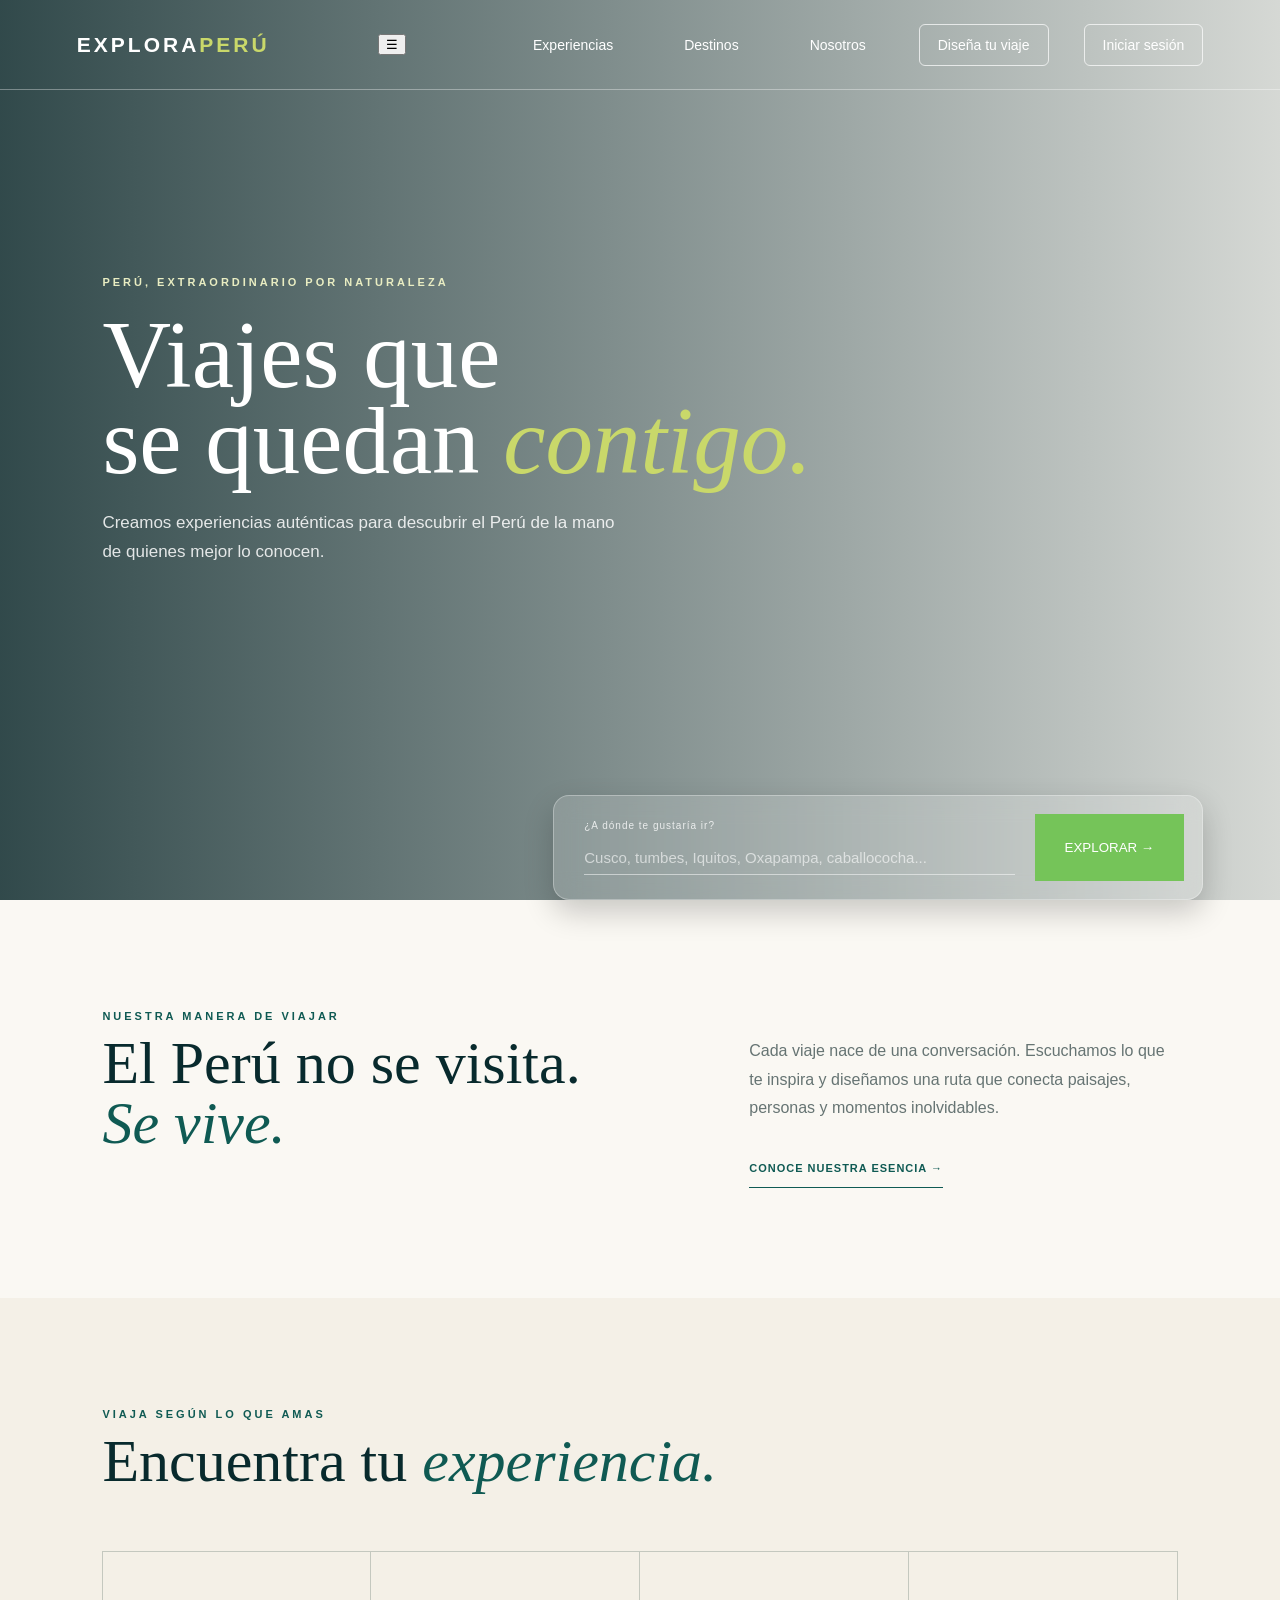
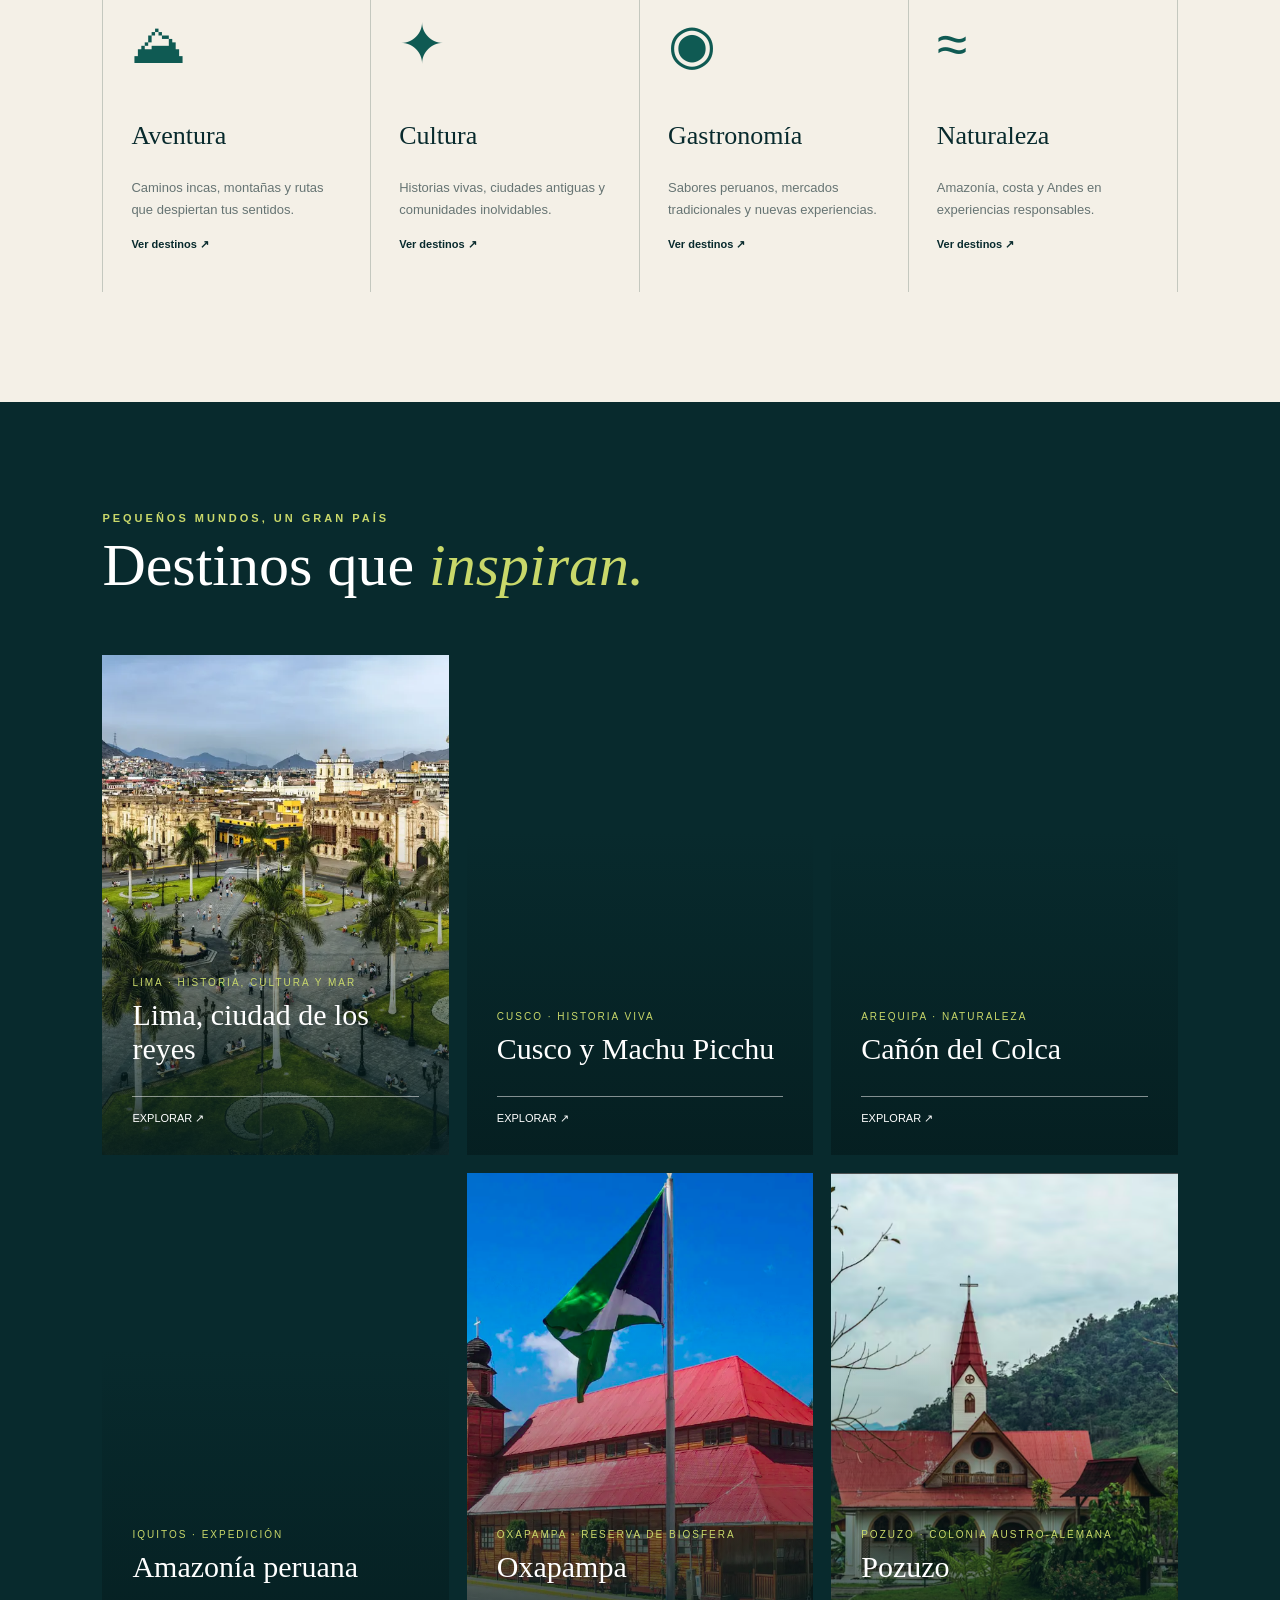
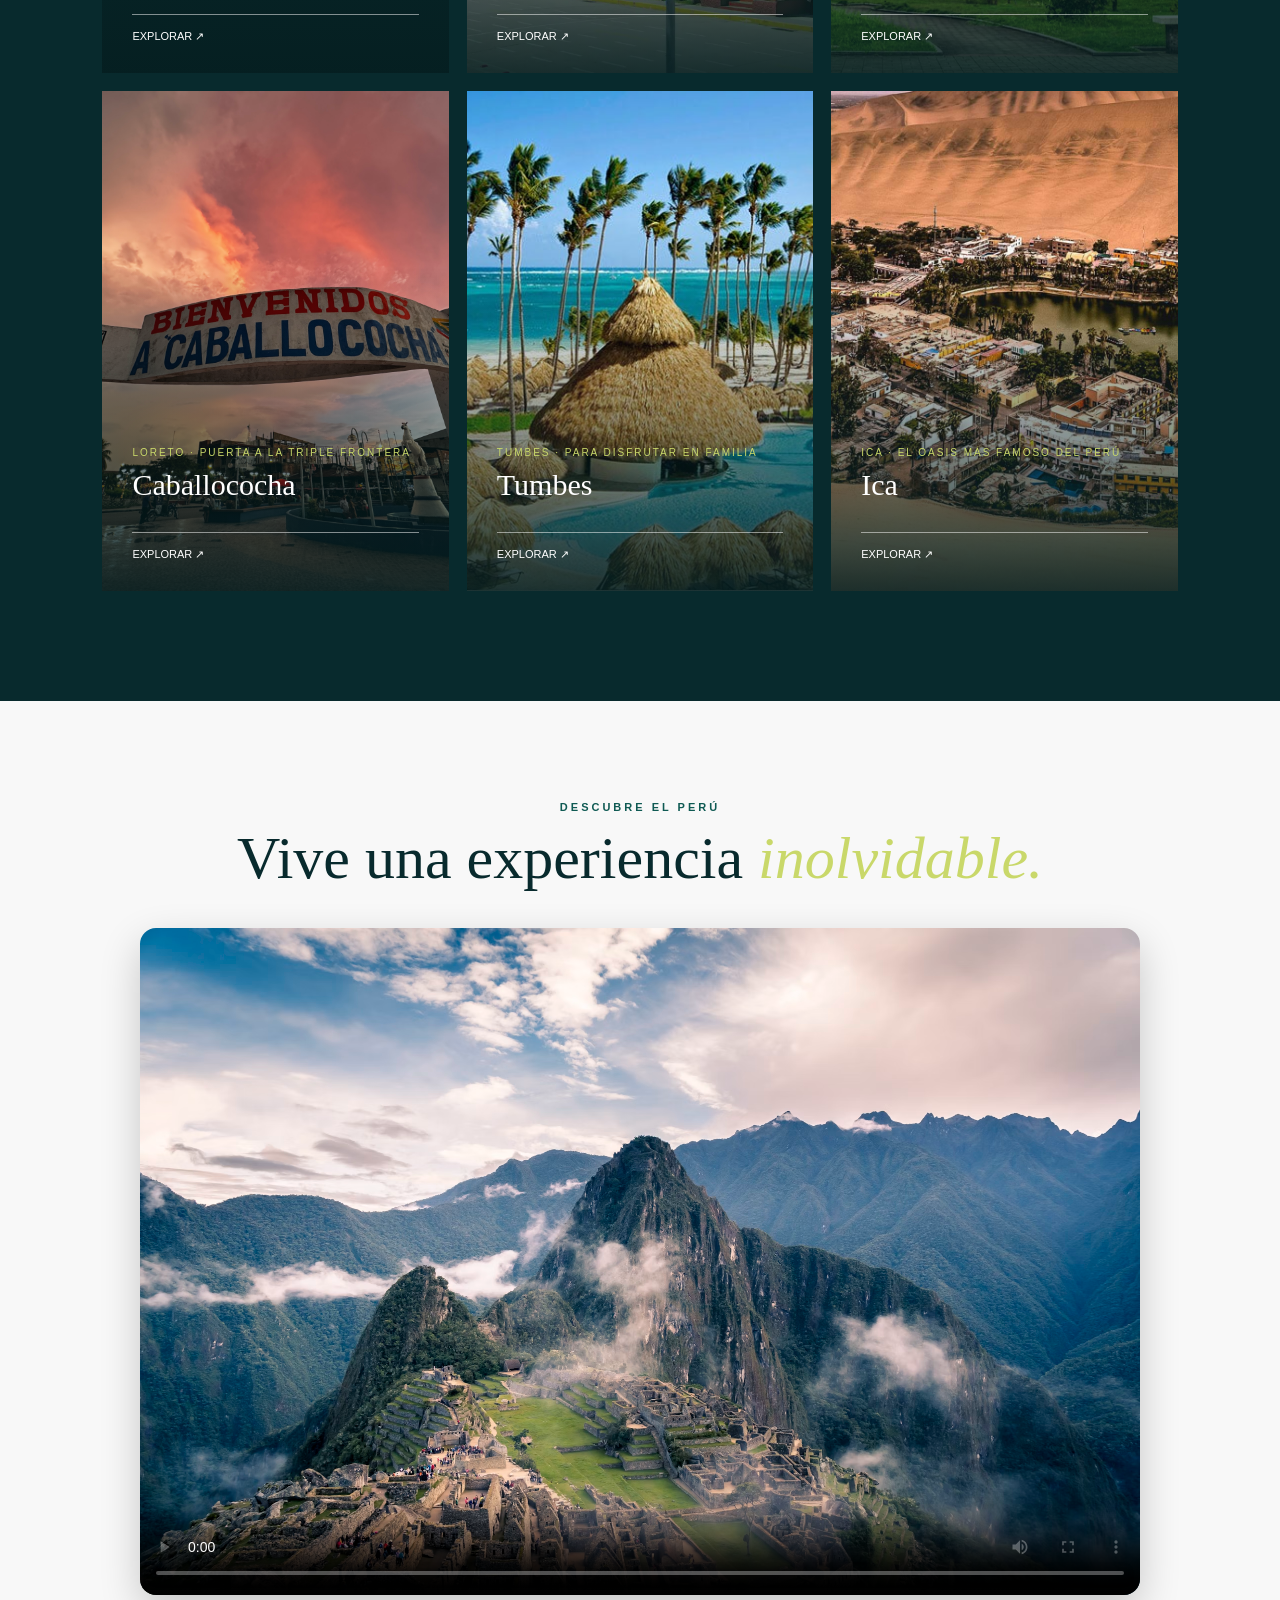
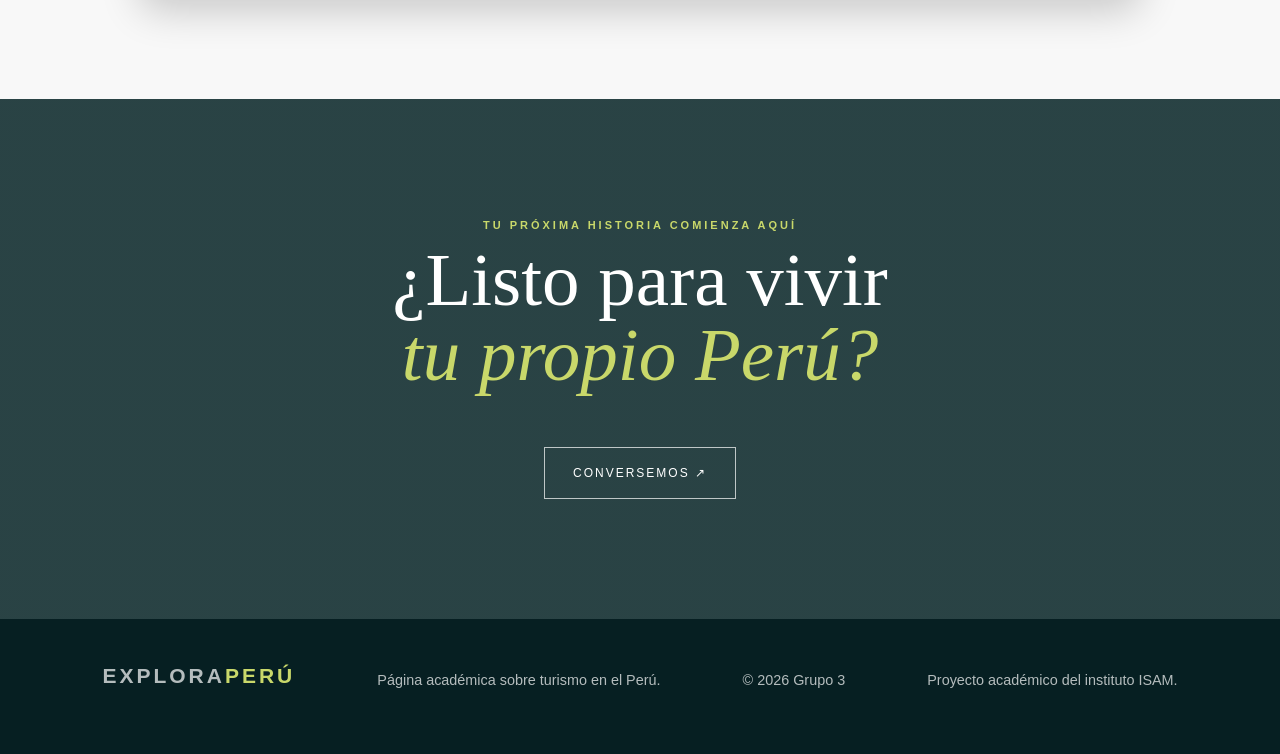
==== commit 31bea1cc: "Reemplaza Punta Sal por Tumbes" ====
--- a/index.html
+++ b/index.html
@@ -24,7 +24,7 @@
             <a href="#destinos">Destinos</a>
             <a href="#nosotros">Nosotros</a>
             <a href="#contacto" class="boton-contacto">Diseña tu viaje</a>
-            <a href="#iniciar-sesion" class="boton-iniciar-sesion">Iniciar sesión</a>
+            <a href="login.html" class="boton-iniciar-sesion">Iniciar sesión</a>
         </nav>
     </header>
 
@@ -49,7 +49,7 @@
                     <input
                         type="text"
                         id="busqueda"
-                        placeholder="Cusco, Punta Sal, Iquitos, Oxapampa..."
+                        placeholder="Cusco, tumbes, Iquitos, Oxapampa, caballococha..."
                     >
                 </div>
                 <button type="submit">EXPLORAR →</button>
@@ -180,12 +180,12 @@
                     </div>
                 </article>
 
-                <!-- DESTINO: PUNTA SAL -->
-                <article class="tarjeta-destino puntasal">
-                    <div>
-                        <p>PUNTA SAL · PARA DISFRUTAR EN FAMILIA</p>
+                <!-- DESTINO: TUMBES -->
+                <article class="tarjeta-destino tumbes">
+                    <div>
+                        <p>TUMBES · PARA DISFRUTAR EN FAMILIA</p>
                         <h3>Tumbes</h3>
-                        <a href="punta_sal.html">EXPLORAR ↗</a>
+                        <a href="tumbes.html">EXPLORAR ↗</a>
                     </div>
                 </article>
 
--- a/css/styles.css
+++ b/css/styles.css
@@ -437,8 +437,8 @@
 .pozuzo {
     background-image: url("../imagenes/pozuzo.png");
 }
-.puntasal {
-    background-image: url("../imagenes/punta_sal.png");
+.tumbes {
+    background-image: url("../imagenes/tumbes.png");
 }
 .caballococha{
     background-image: url("../imagenes/caballococha.png");
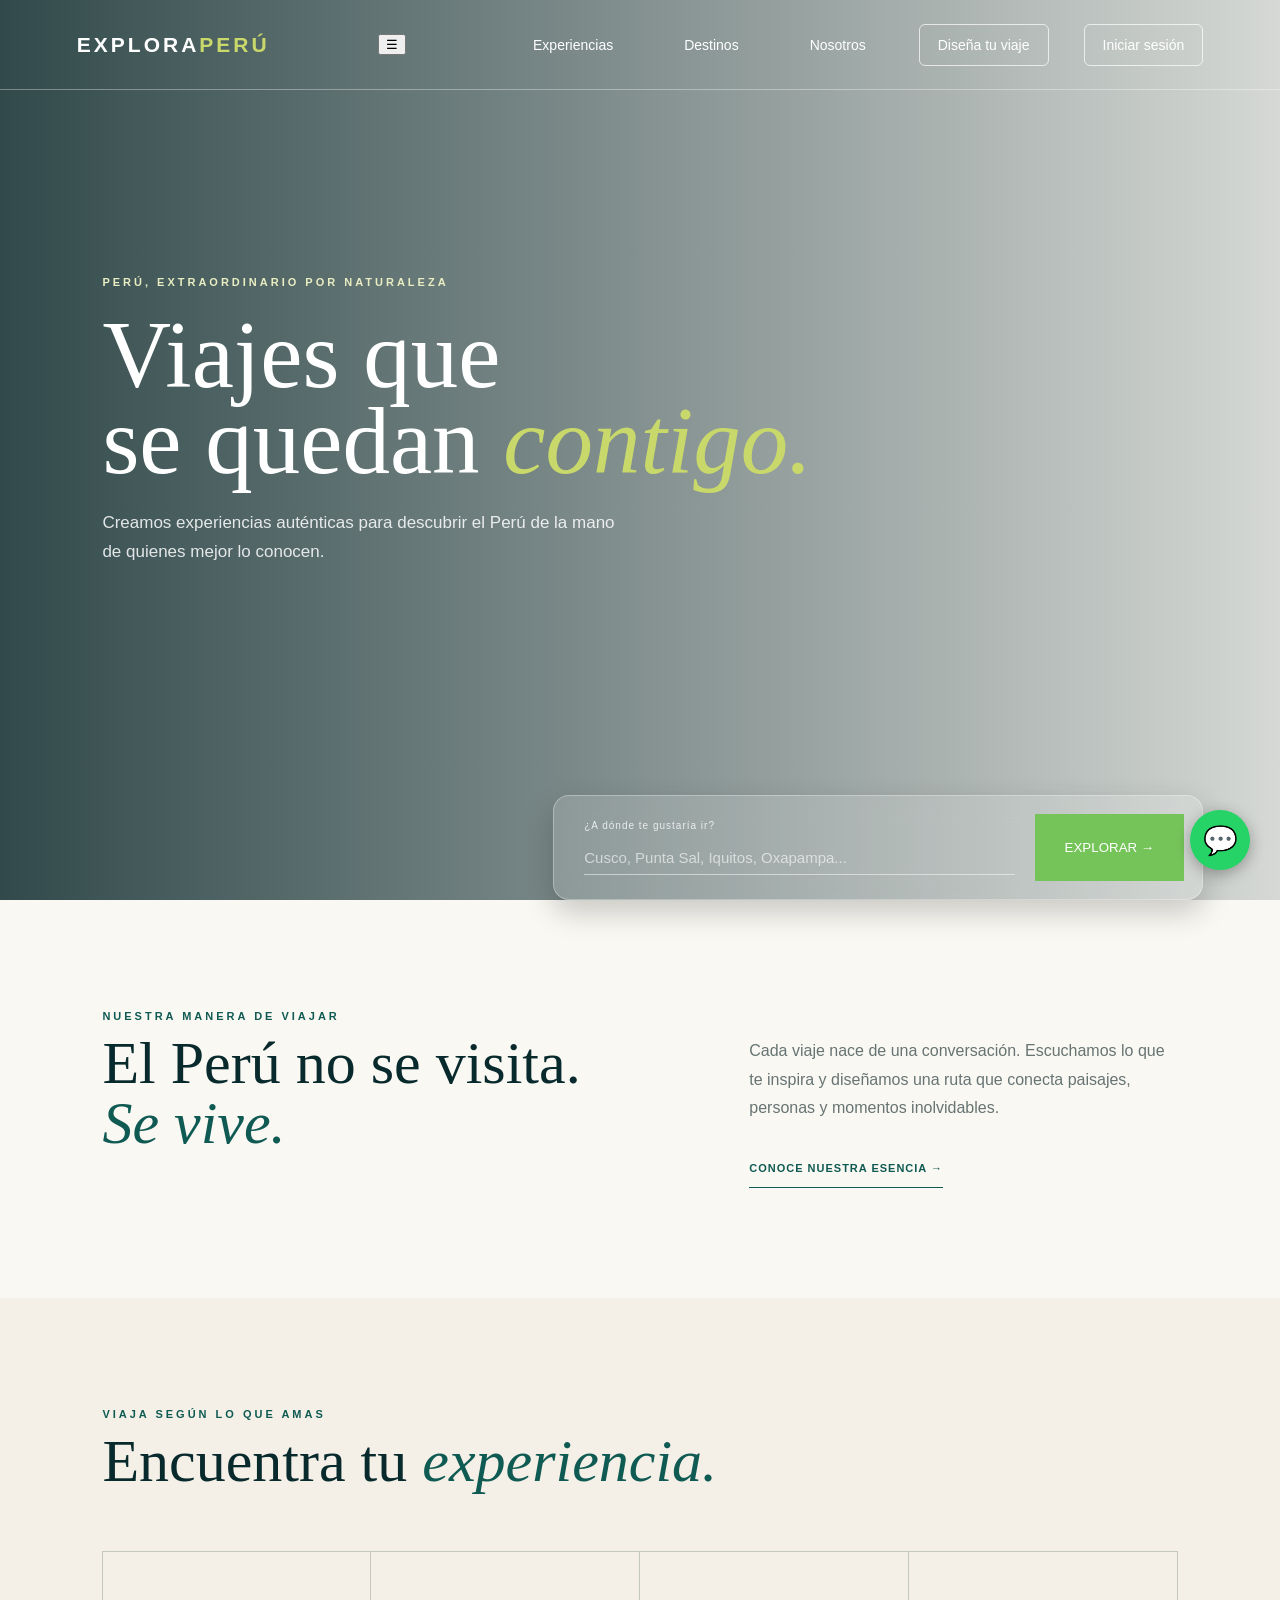
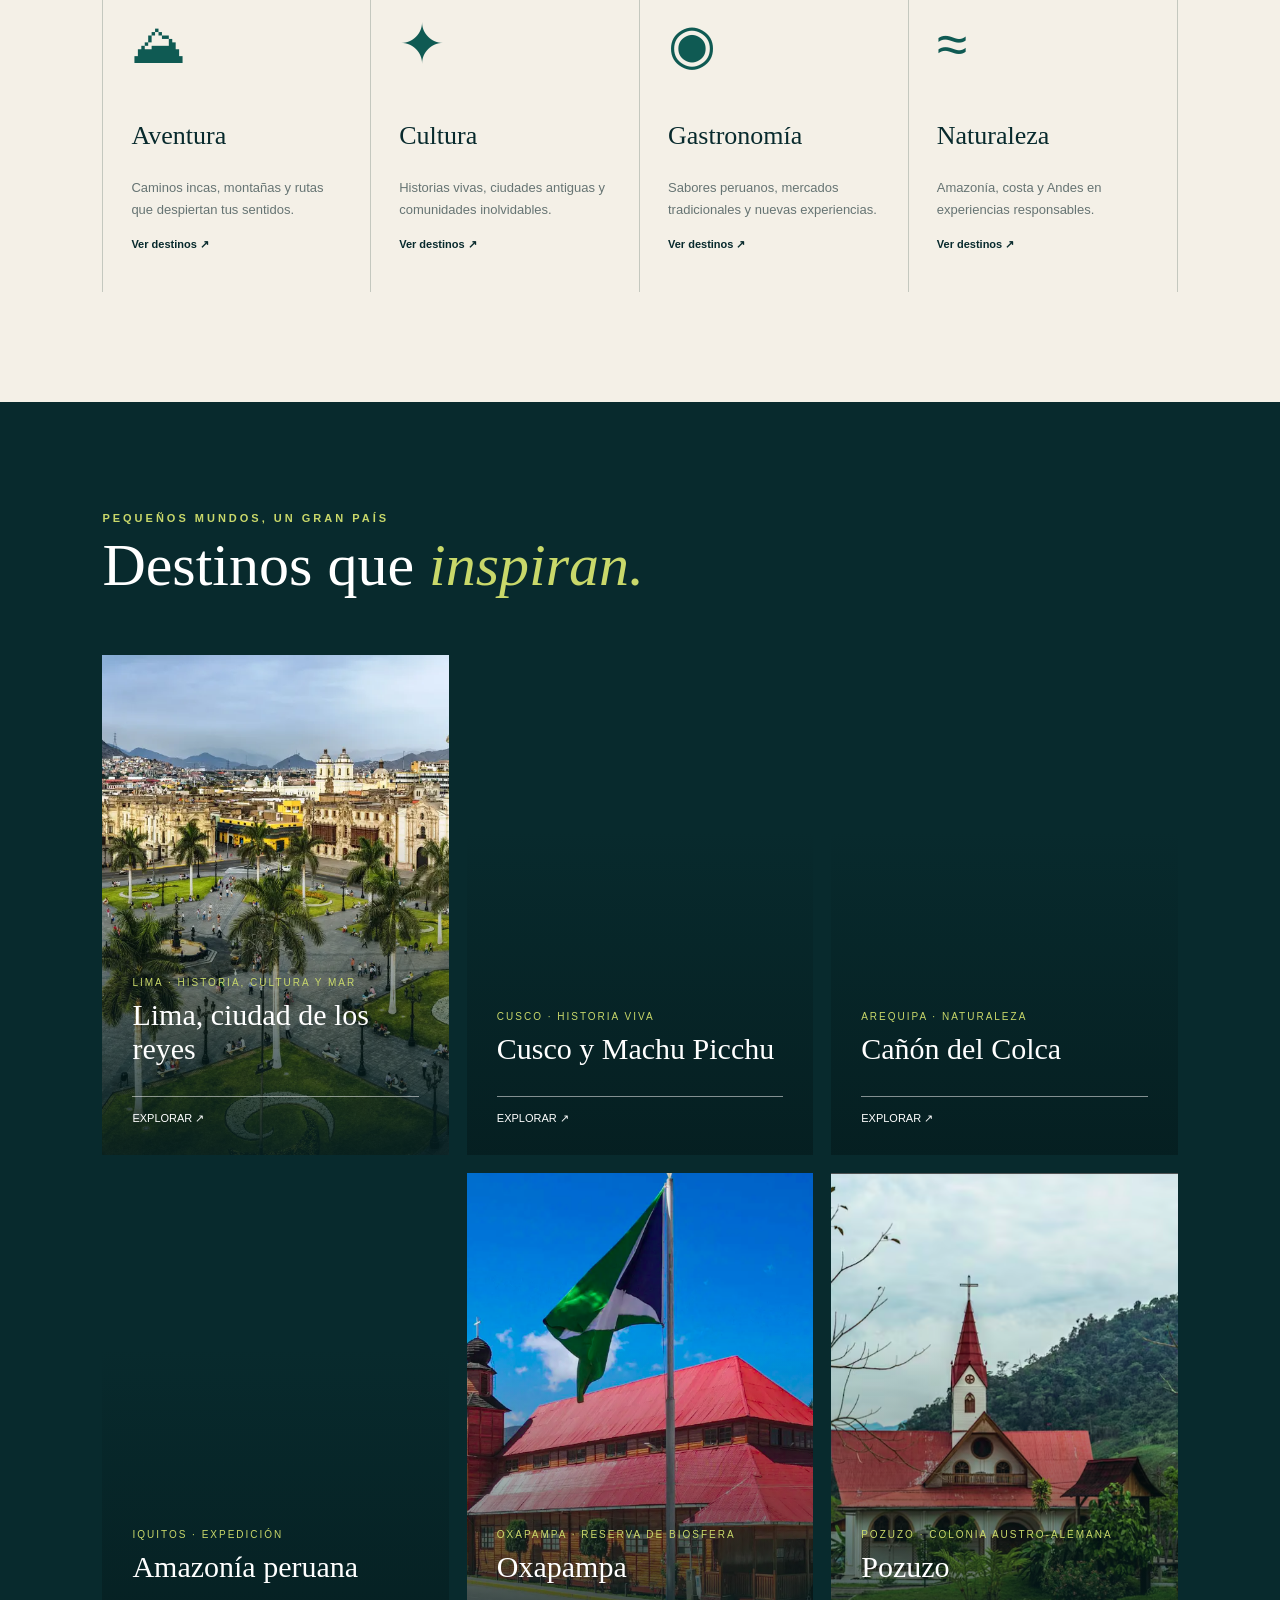
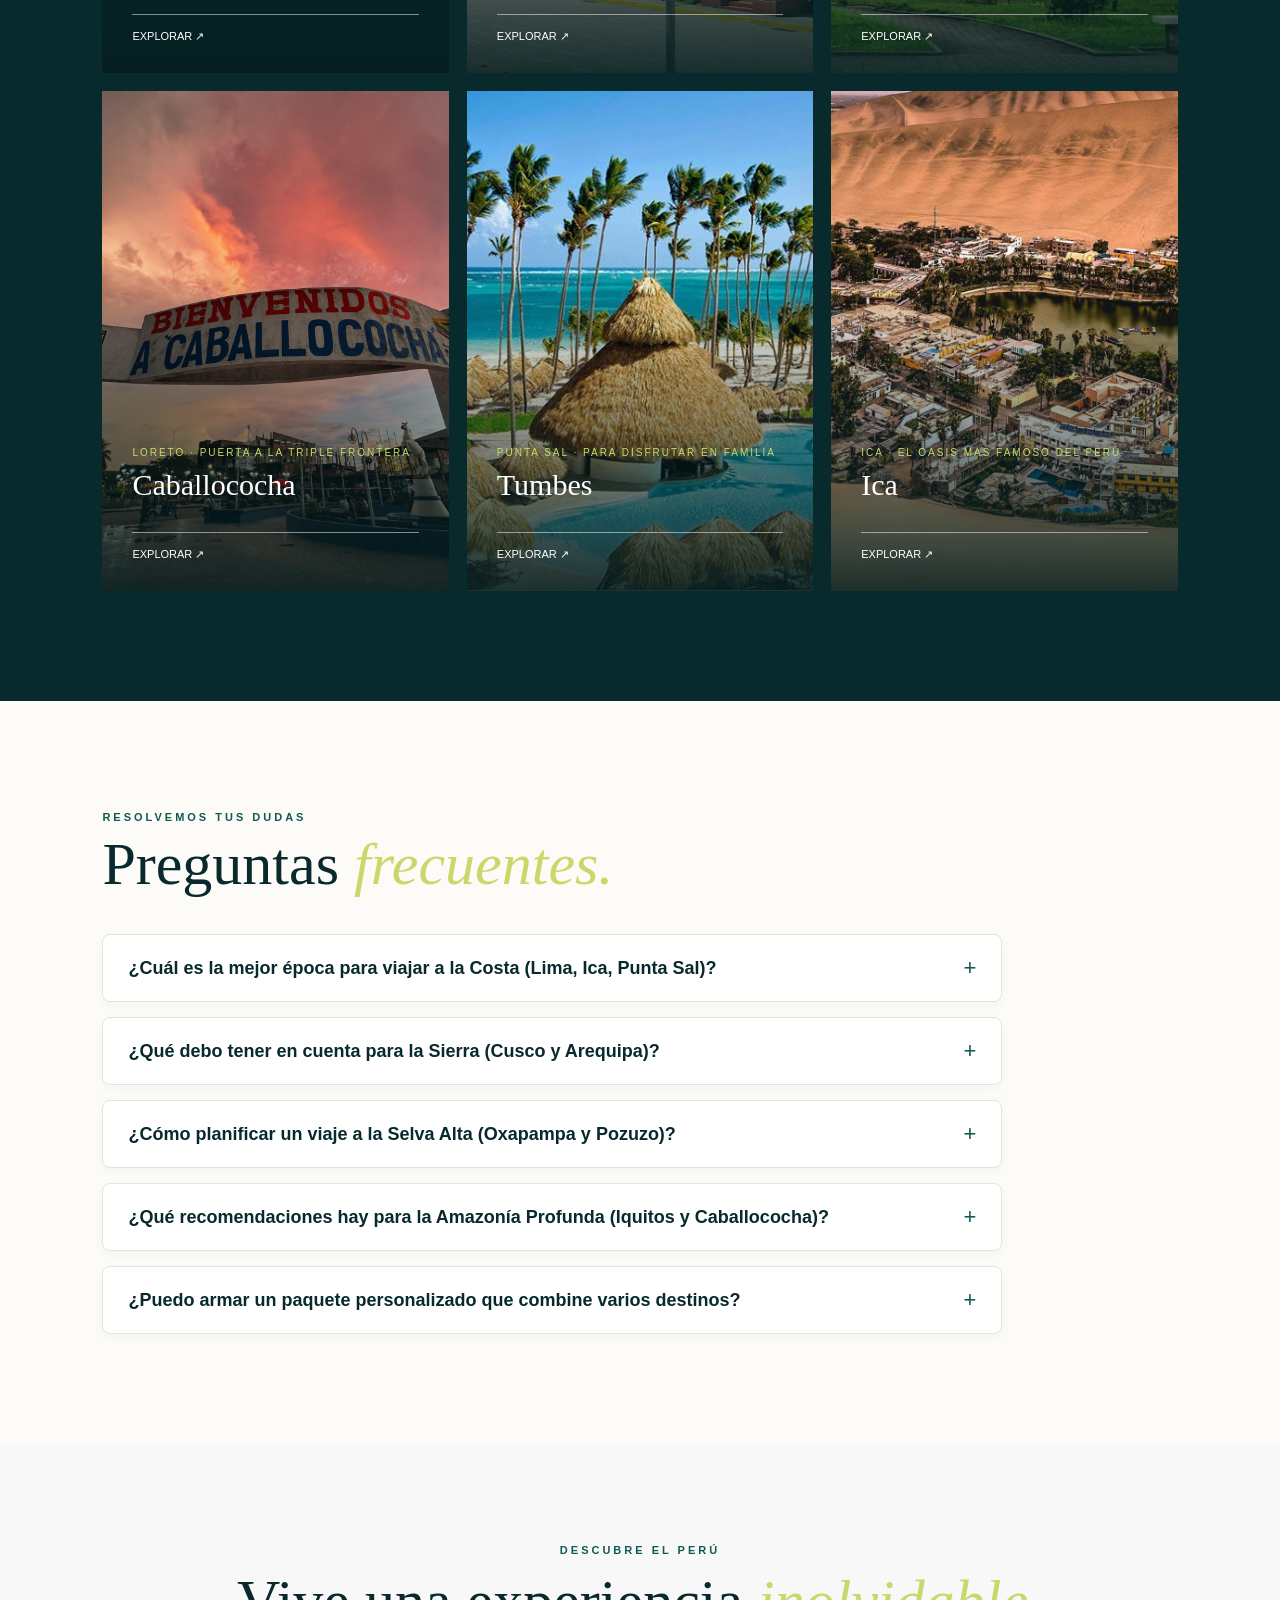
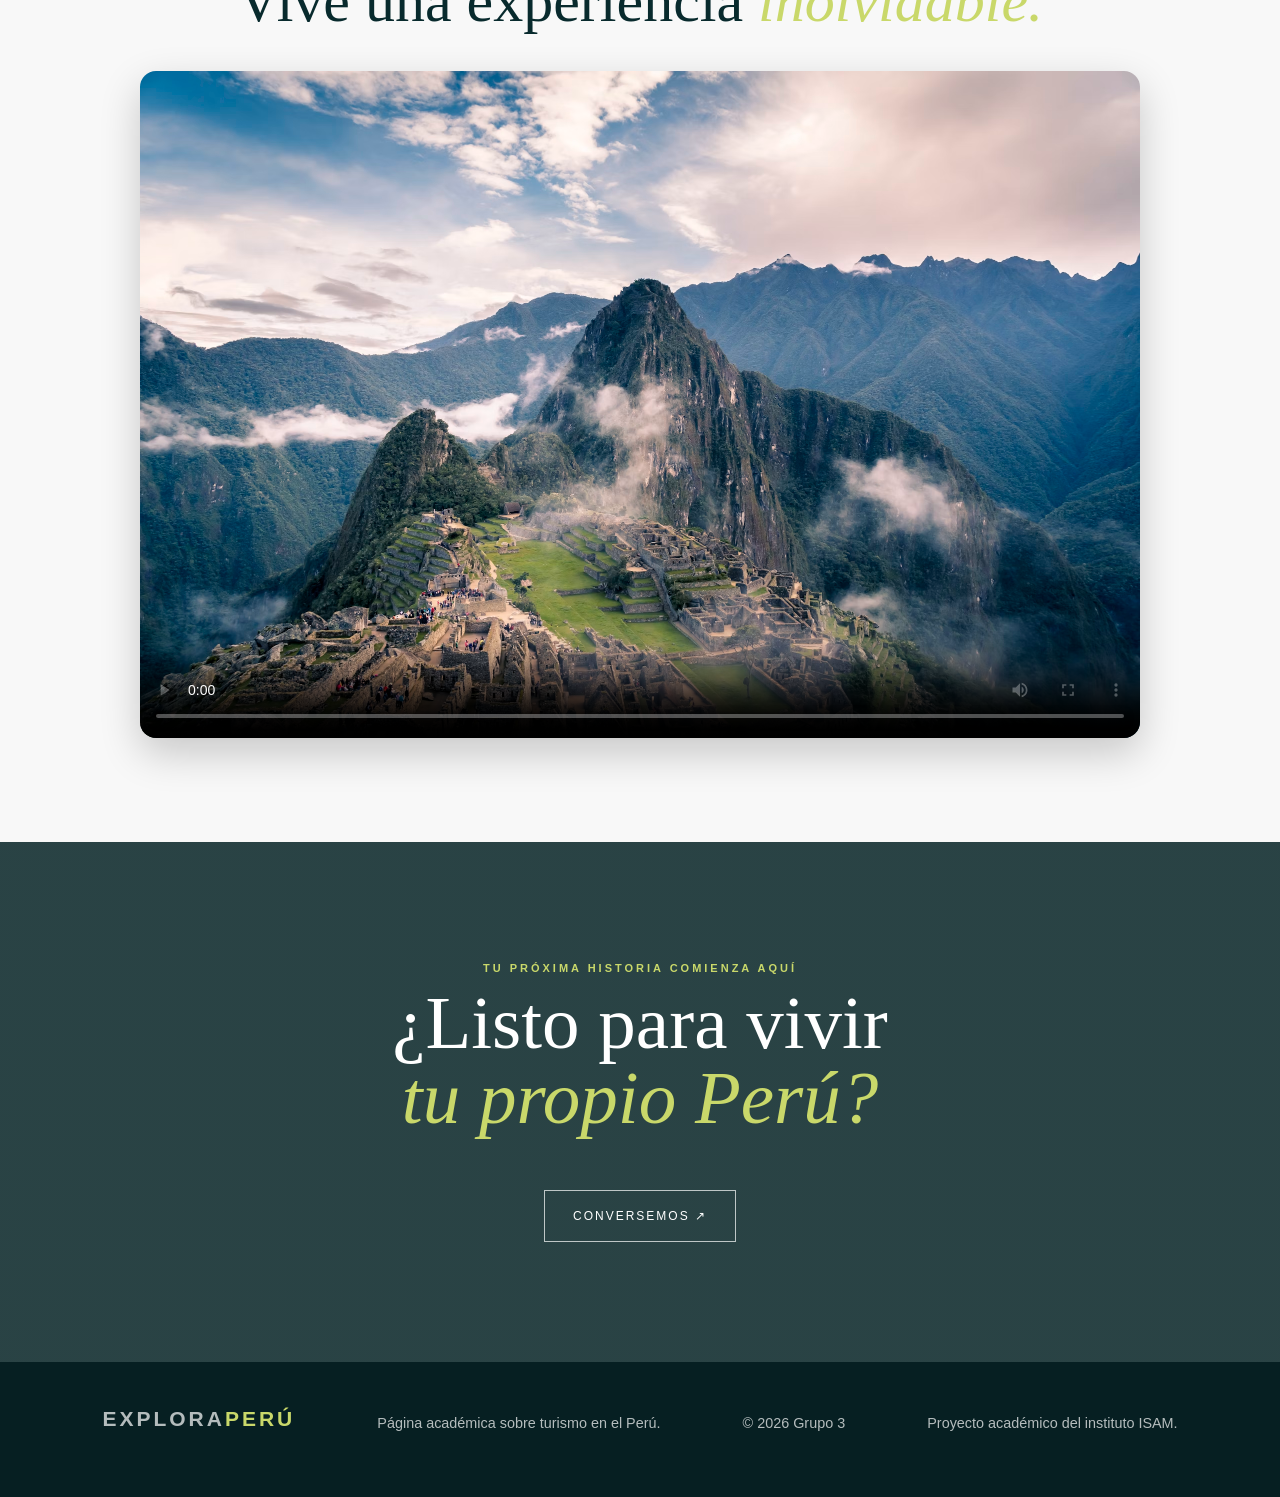
==== commit f34fb08d: "Añadí mapas a Oxapampa y Pozuzo, sección preguntas frecuentes y botón flotante de WhatsApp en el ind" ====
--- a/index.html
+++ b/index.html
@@ -49,7 +49,7 @@
                     <input
                         type="text"
                         id="busqueda"
-                        placeholder="Cusco, tumbes, Iquitos, Oxapampa, caballococha..."
+                        placeholder="Cusco, Punta Sal, Iquitos, Oxapampa..."
                     >
                 </div>
                 <button type="submit">EXPLORAR →</button>
@@ -180,12 +180,12 @@
                     </div>
                 </article>
 
-                <!-- DESTINO: TUMBES -->
-                <article class="tarjeta-destino tumbes">
-                    <div>
-                        <p>TUMBES · PARA DISFRUTAR EN FAMILIA</p>
+                <!-- DESTINO: PUNTA SAL -->
+                <article class="tarjeta-destino puntasal">
+                    <div>
+                        <p>PUNTA SAL · PARA DISFRUTAR EN FAMILIA</p>
                         <h3>Tumbes</h3>
-                        <a href="tumbes.html">EXPLORAR ↗</a>
+                        <a href="punta_sal.html">EXPLORAR ↗</a>
                     </div>
                 </article>
 
@@ -197,6 +197,39 @@
                         <a href="ica.html">EXPLORAR ↗</a>
                     </div>
                 </article>
+            </div>
+        </section>
+
+        <!-- SECCIÓN PREGUNTAS FRECUENTES -->
+        <section class="faq seccion" id="faq">
+            <p class="etiqueta">RESOLVEMOS TUS DUDAS</p>
+            <h2>Preguntas <em>frecuentes.</em></h2>
+
+            <div class="contenedor-faq">
+                <details class="tarjeta-faq">
+                    <summary>¿Cuál es la mejor época para viajar a la Costa (Lima, Ica, Punta Sal)?</summary>
+                    <p>Para disfrutar del sol en las playas de <strong>Punta Sal</strong> o el oasis de la <strong>Huacachina en Ica</strong>, los meses de verano (diciembre a abril) son ideales. En <strong>Lima</strong>, estos meses ofrecen días soleados despejados frente al malecón.</p>
+                </details>
+
+                <details class="tarjeta-faq">
+                    <summary>¿Qué debo tener en cuenta para la Sierra (Cusco y Arequipa)?</summary>
+                    <p>Para visitar <strong>Machu Picchu (Cusco)</strong> o el <strong>Cañón del Colca (Arequipa)</strong>, se recomienda la temporada seca (mayo a octubre). Además, sugerimos descansar el primer día para aclimatarte progresivamente a la altitud.</p>
+                </details>
+
+                <details class="tarjeta-faq">
+                    <summary>¿Cómo planificar un viaje a la Selva Alta (Oxapampa y Pozuzo)?</summary>
+                    <p>La mejor época para recorrer <strong>Oxapampa</strong> y la colonia austro-alemana de <strong>Pozuzo</strong> es entre abril y noviembre. Es perfecta para caminatas, conocer sus pozas naturales y disfrutar del turismo vivencial sin lluvias fuertes.</p>
+                </details>
+
+                <details class="tarjeta-faq">
+                    <summary>¿Qué recomendaciones hay para la Amazonía Profunda (Iquitos y Caballococha)?</summary>
+                    <p>Para expediciones en <strong>Iquitos</strong> o explorar la triple frontera en <strong>Caballococha (Loreto)</strong>, recomendamos llevar ropa fresca de manga larga, repelente ecológico y contar con la vacuna contra la fiebre amarilla previa al viaje.</p>
+                </details>
+
+                <details class="tarjeta-faq">
+                    <summary>¿Puedo armar un paquete personalizado que combine varios destinos?</summary>
+                    <p>¡Totalmente! Diseñamos rutas integrales. Puedes combinar por ejemplo la historia de <strong>Lima y Cusco</strong> con el relax en la selva central de <strong>Oxapampa</strong>. Solo escríbenos a través de nuestro botón "Diseña tu viaje" o por WhatsApp.</p>
+                </details>
             </div>
         </section>
 
@@ -232,6 +265,14 @@
         <p><big>Proyecto académico del instituto ISAM.</big><strong></strong></p>
     </footer>
 
+    <!-- BOTÓN FLOTANTE DE WHATSAPP -->
+    <a href="https://wa.me/51972486778?text=Hola,%20quiero%20información%20sobre%20los%20viajes" 
+       class="whatsapp-flotante" 
+       target="_blank" 
+       aria-label="Contactar por WhatsApp">
+        💬
+    </a>
+    
     <!-- Conectamos el archivo JavaScript -->
     <script src="js/script.js"></script>
 </body>
--- a/css/styles.css
+++ b/css/styles.css
@@ -437,8 +437,8 @@
 .pozuzo {
     background-image: url("../imagenes/pozuzo.png");
 }
-.tumbes {
-    background-image: url("../imagenes/tumbes.png");
+.puntasal {
+    background-image: url("../imagenes/punta_sal.png");
 }
 .caballococha{
     background-image: url("../imagenes/caballococha.png");
@@ -507,6 +507,103 @@
     color: rgba(255, 255, 255, 0.7);
     background: #061f22;
     font-size: 12px;
+}
+
+/* ========================================
+   SECCIÓN PREGUNTAS FRECUENTES
+======================================== */
+.faq {
+    background: #fdfbf7;
+}
+
+.contenedor-faq {
+    max-width: 900px;
+    margin-top: 40px;
+    display: flex;
+    flex-direction: column;
+    gap: 15px;
+}
+
+.tarjeta-faq {
+    background: var(--blanco);
+    border: 1px solid #e2e5dc;
+    border-radius: 8px;
+    padding: 20px 25px;
+    box-shadow: 0 4px 12px rgba(0, 0, 0, 0.03);
+    transition: all 0.3s ease;
+}
+
+.tarjeta-faq[open] {
+    border-color: var(--verde);
+    box-shadow: 0 8px 20px rgba(0, 0, 0, 0.06);
+}
+
+.tarjeta-faq summary {
+    font-size: 18px;
+    font-weight: bold;
+    color: var(--verde-oscuro);
+    cursor: pointer;
+    list-style: none;
+    display: flex;
+    justify-content: space-between;
+    align-items: center;
+}
+
+.tarjeta-faq summary::-webkit-details-marker {
+    display: none;
+}
+
+.tarjeta-faq summary::after {
+    content: "+";
+    font-size: 22px;
+    color: var(--verde);
+    font-weight: normal;
+    transition: transform 0.3s ease;
+}
+
+.tarjeta-faq[open] summary::after {
+    content: "−";
+    color: var(--verde-claro);
+}
+
+.tarjeta-faq p {
+    margin-top: 15px;
+    margin-bottom: 0;
+    color: var(--gris);
+    font-size: 15px;
+    line-height: 1.7;
+    border-top: 1px solid #f0f2eb;
+    padding-top: 15px;
+}
+
+.tarjeta-faq p strong {
+    color: var(--verde-oscuro);
+}
+
+/* ========================================
+   BOTÓN FLOTANTE WHATSAPP
+======================================== */
+.whatsapp-flotante {
+    position: fixed;
+    bottom: 30px;
+    right: 30px;
+    z-index: 999;
+    width: 60px;
+    height: 60px;
+    background-color: #25d366;
+    color: #ffffff;
+    border-radius: 50%;
+    display: flex;
+    align-items: center;
+    justify-content: center;
+    font-size: 28px;
+    box-shadow: 0 4px 15px rgba(0, 0, 0, 0.3);
+    transition: transform 0.3s ease, background-color 0.3s ease;
+}
+
+.whatsapp-flotante:hover {
+    transform: scale(1.1);
+    background-color: #1eb857;
 }
 
 /* ========================================
@@ -624,4 +721,12 @@
         border-left: 1px solid #c4c8bf;
         border-bottom: 1px solid #c4c8bf;
     }
-}
+    .whatsapp-flotante {
+        bottom: 20px;
+        right: 20px;
+        width: 52px;
+        height: 52px;
+        font-size: 24px;
+    }
+}
+
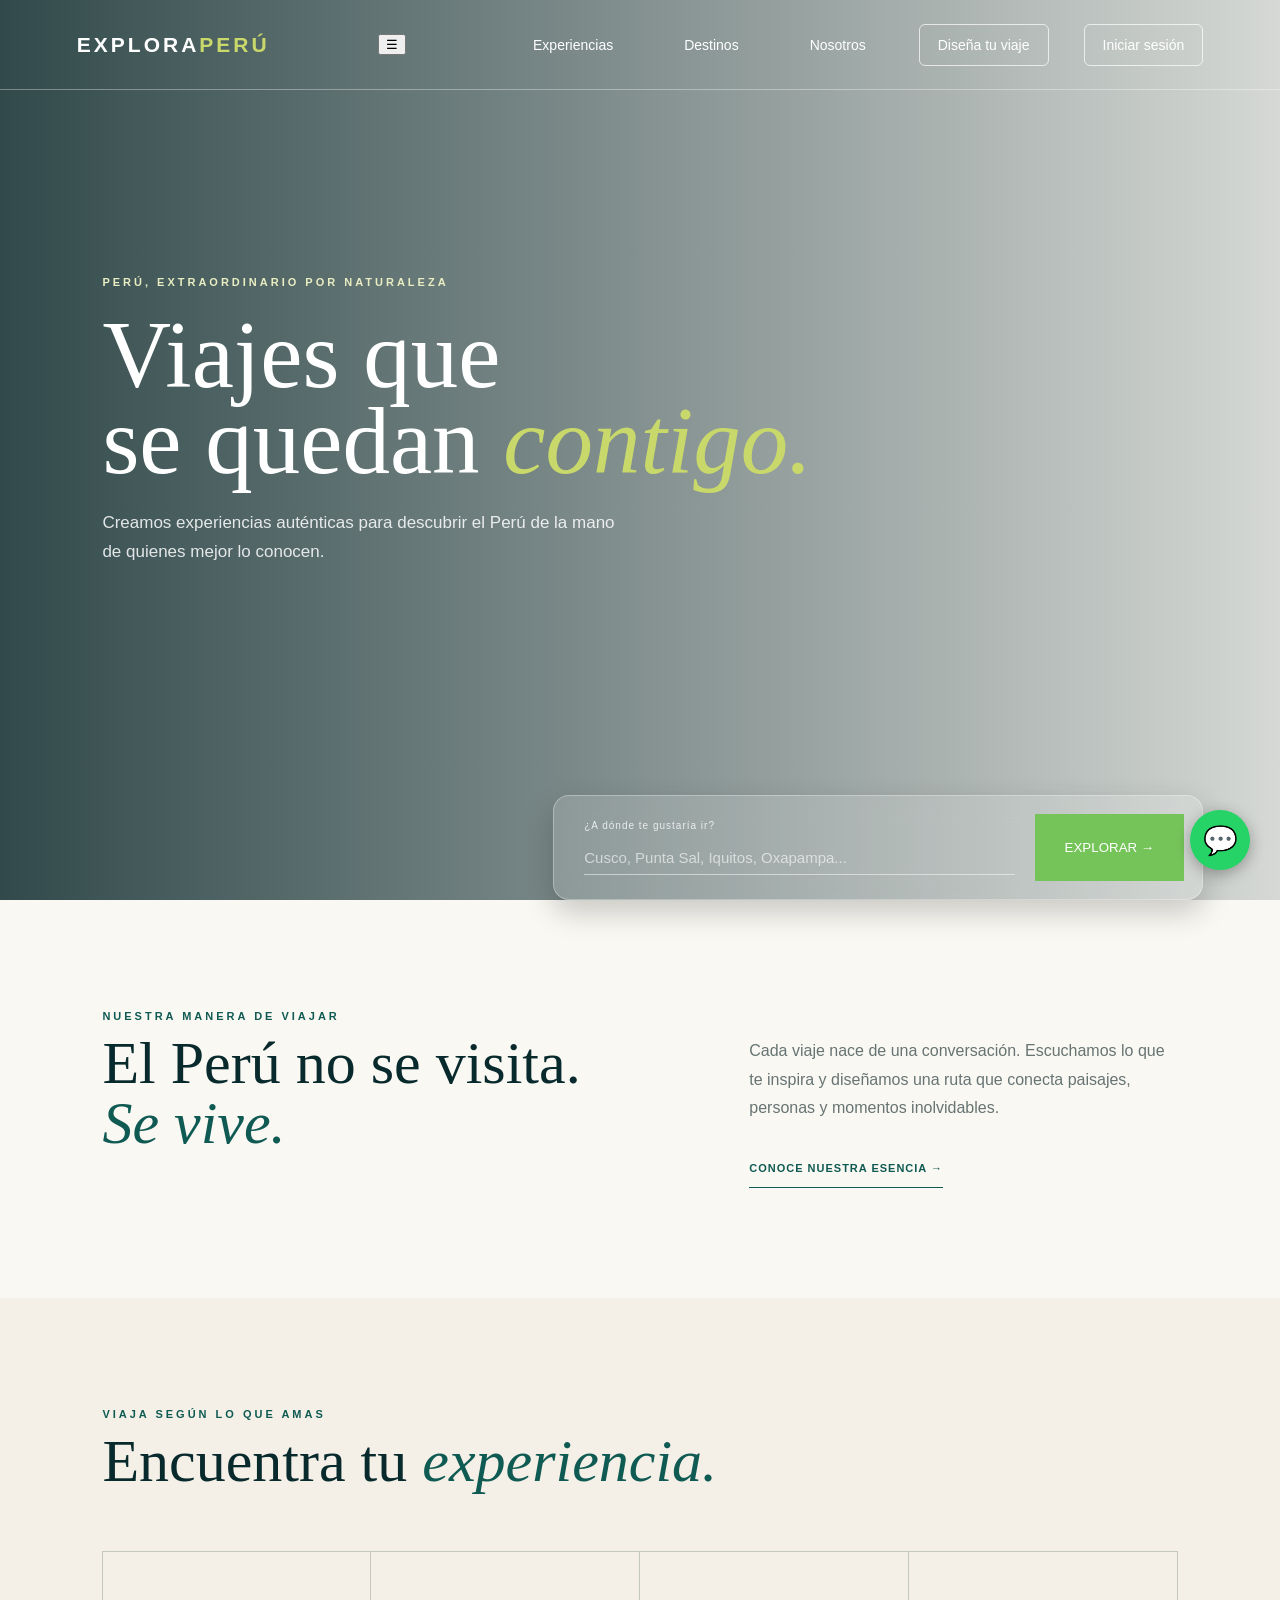
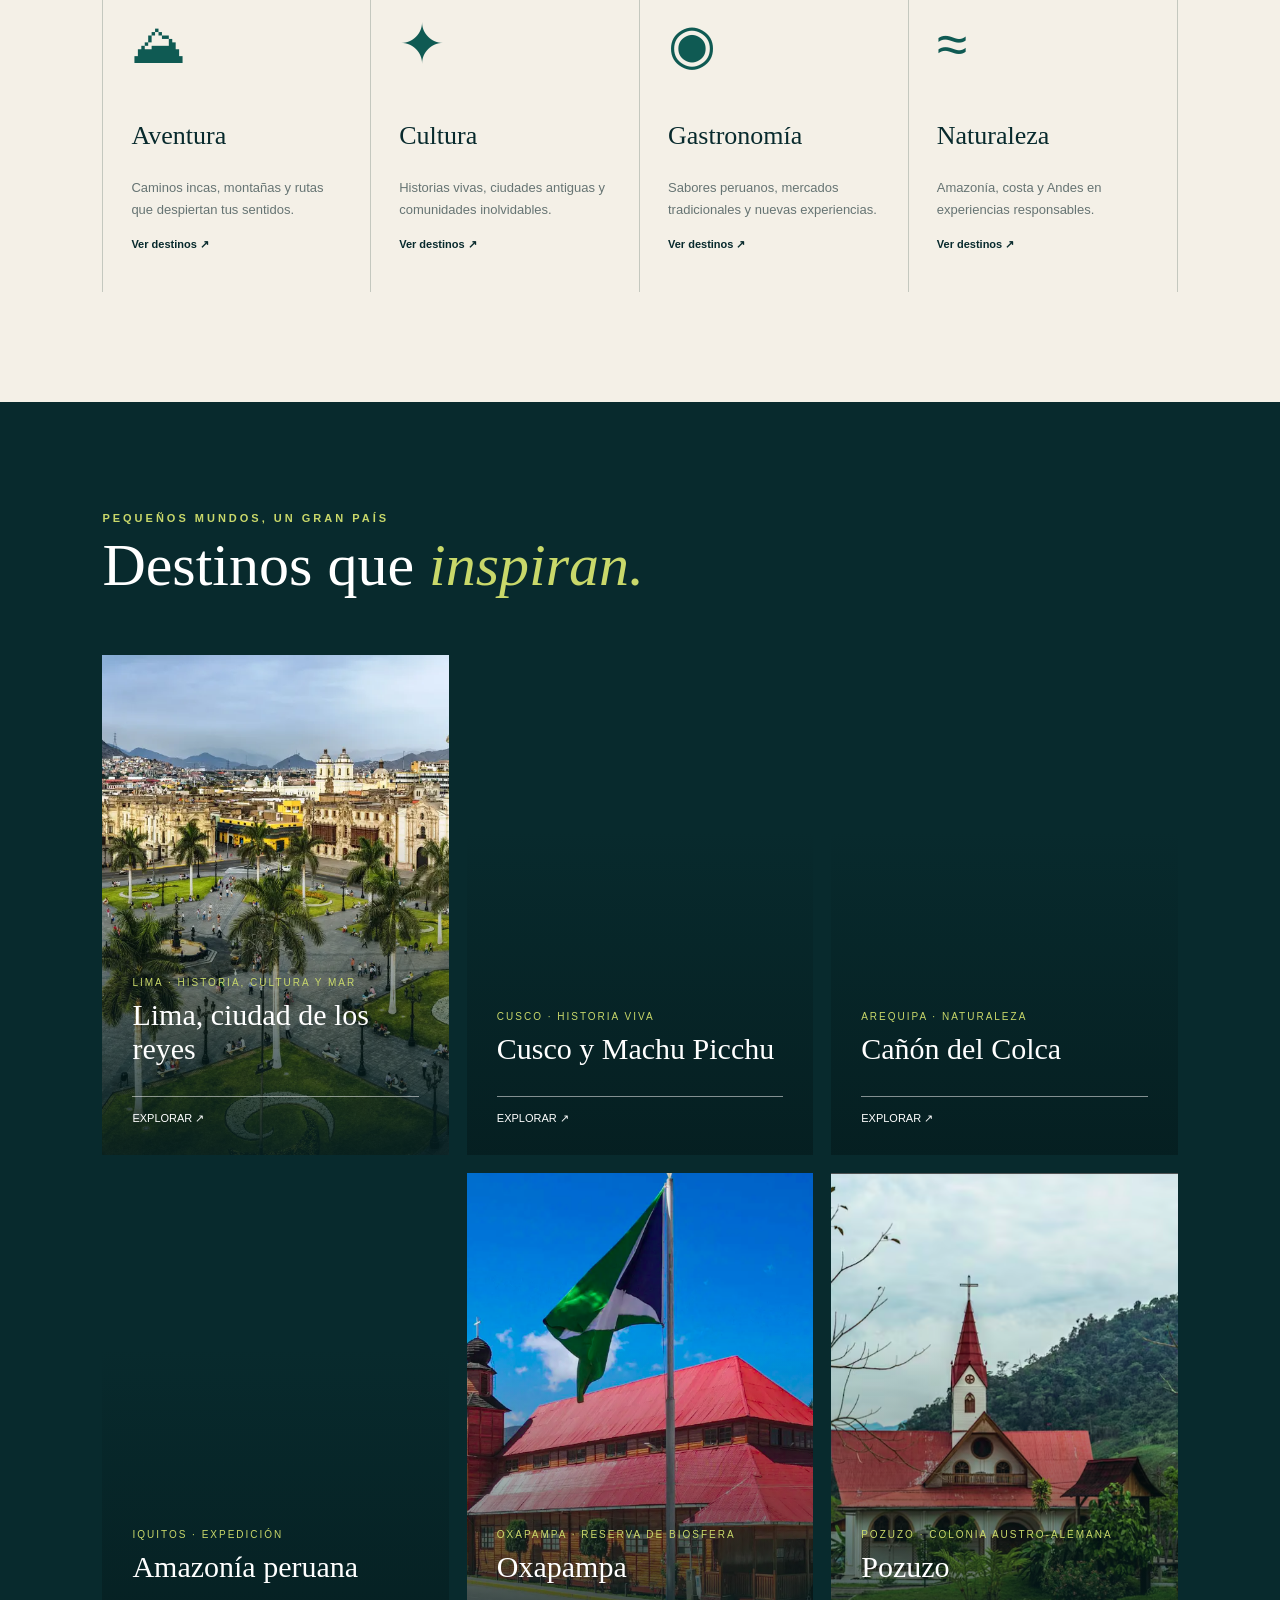
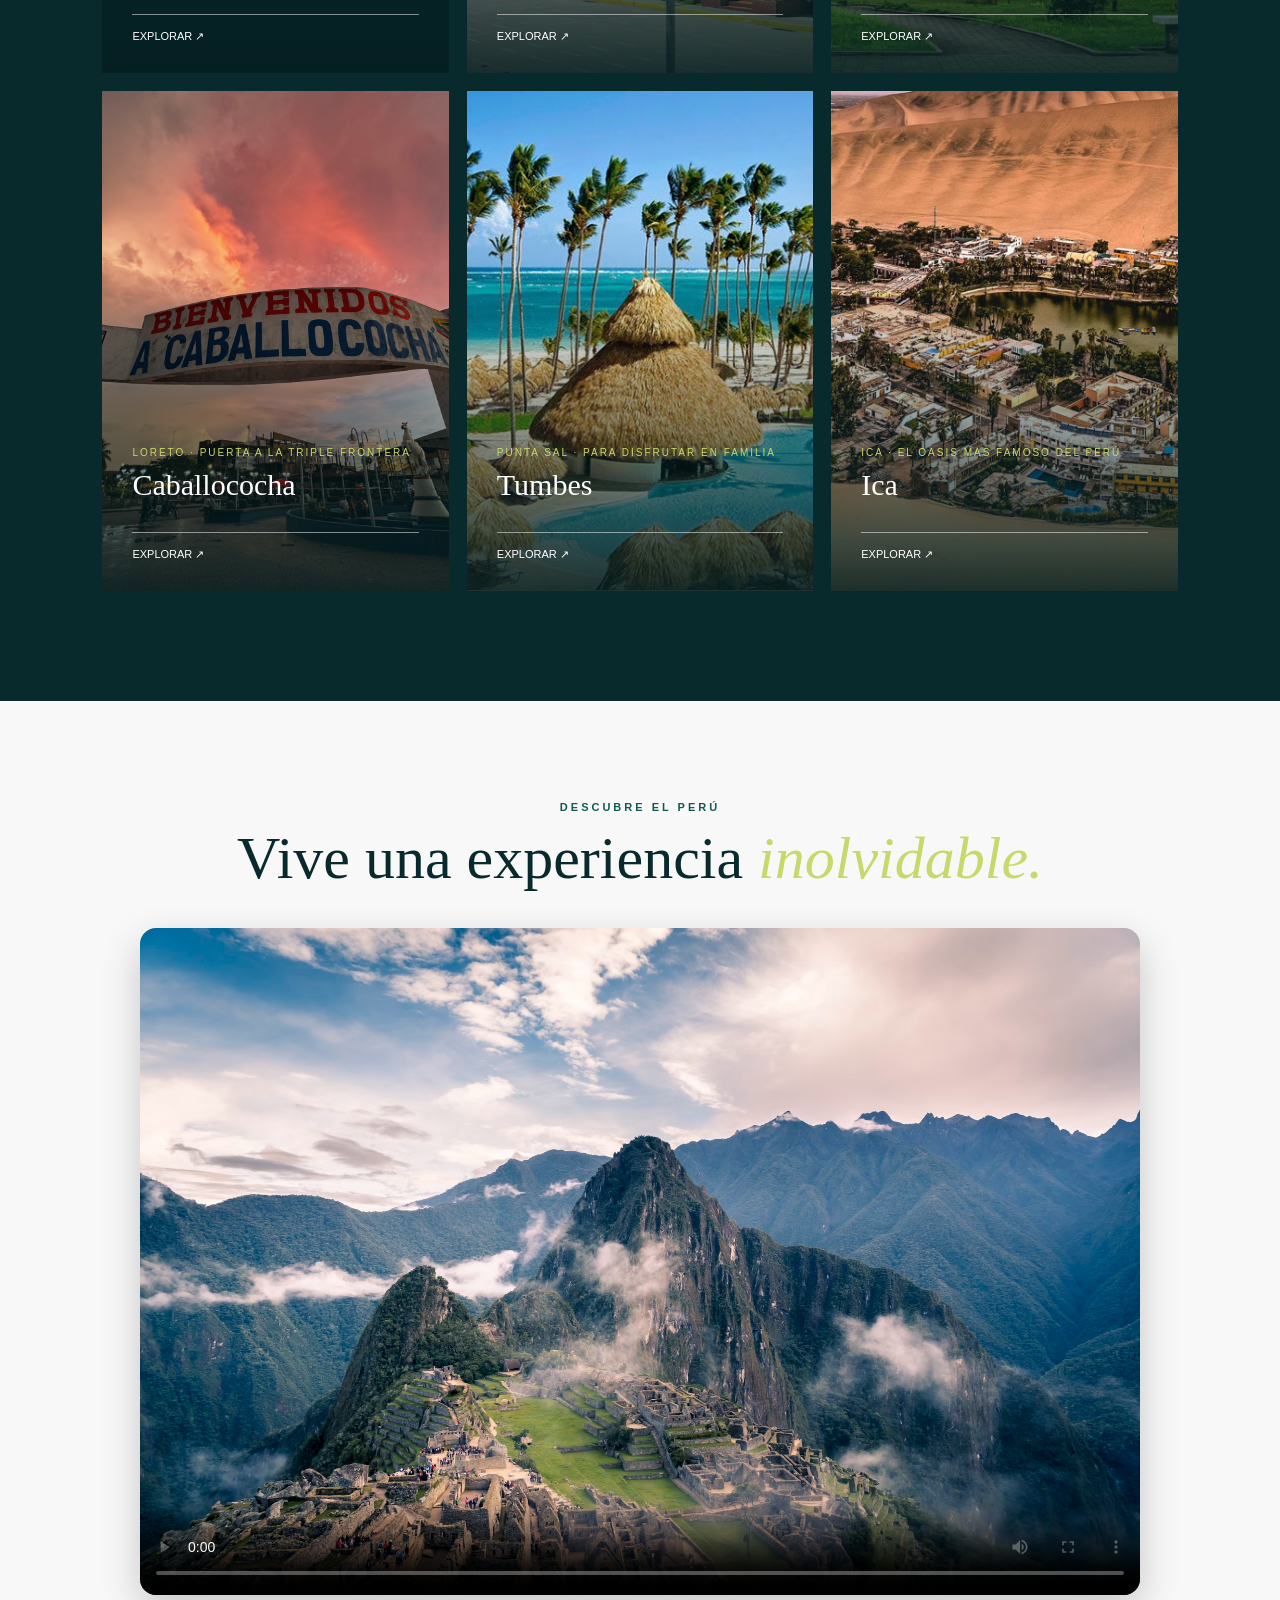
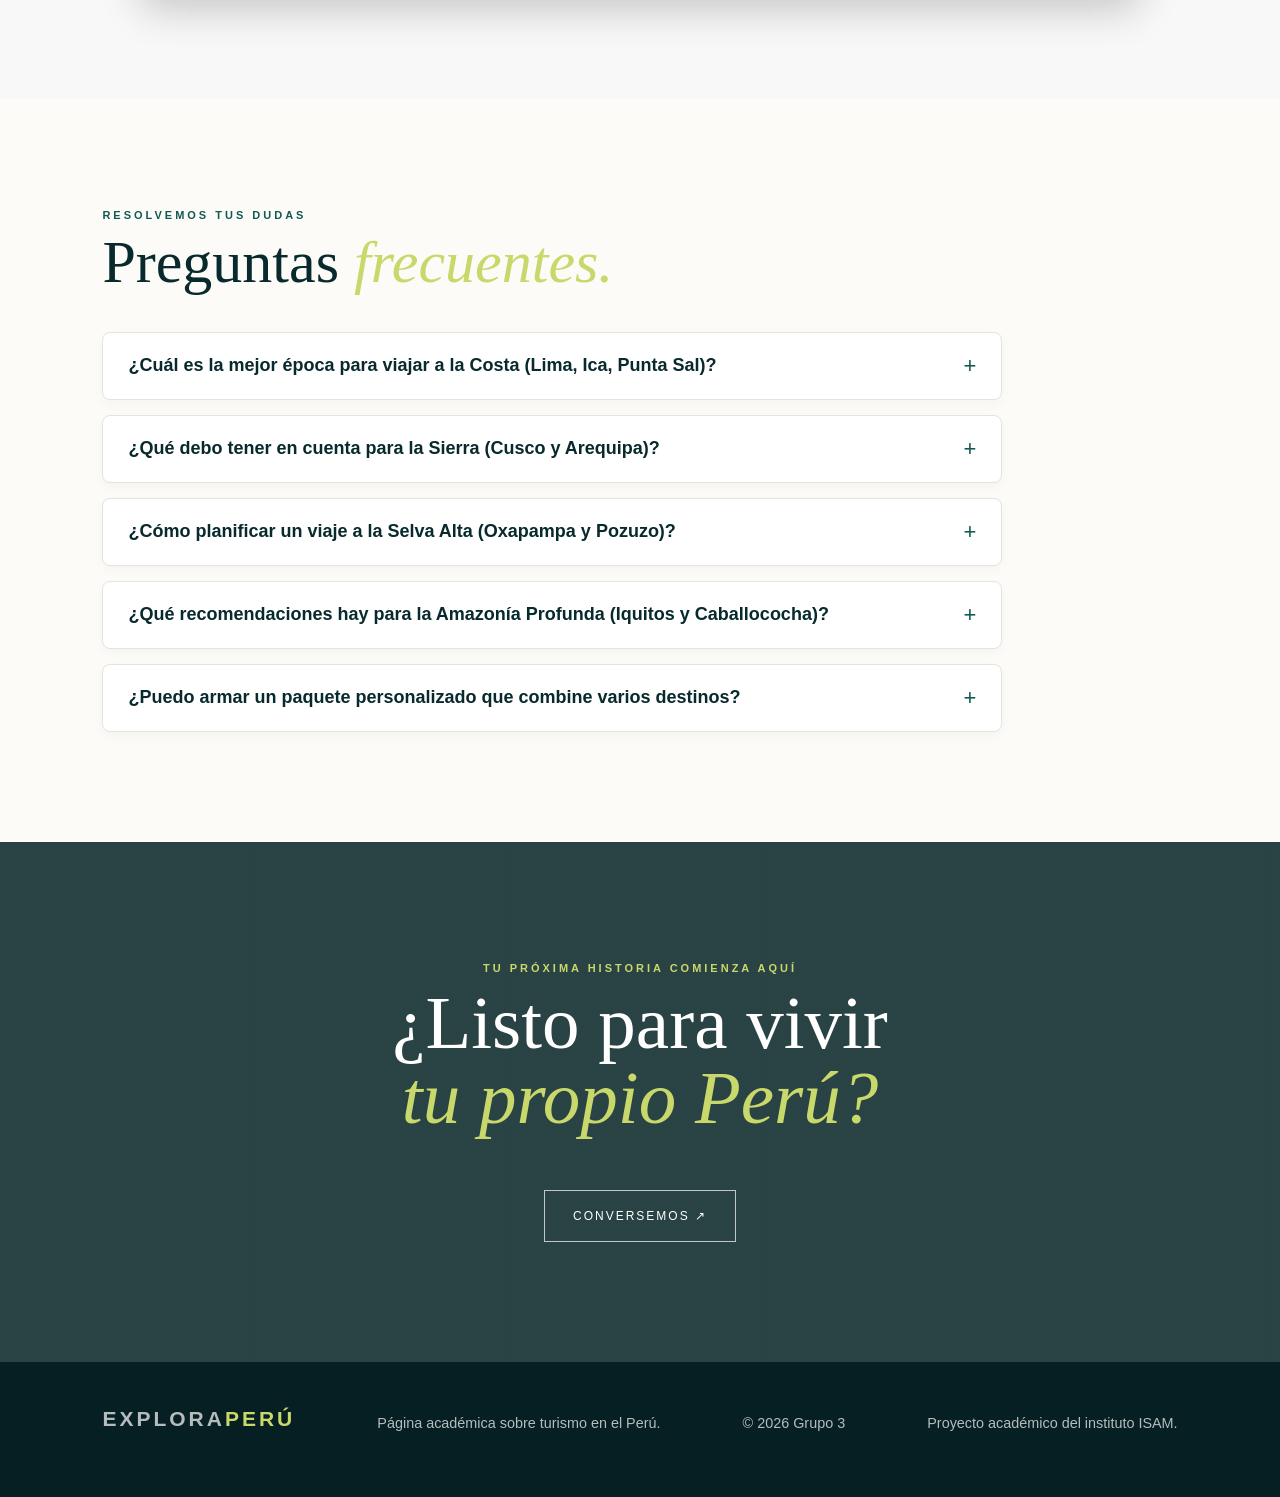
==== commit c4f2ef12: "cambié la posición de preguntas frecuentes" ====
--- a/index.html
+++ b/index.html
@@ -200,6 +200,19 @@
             </div>
         </section>
 
+        
+
+            <!-- SECCIÓN VIDEO -->
+        <section class="video-promocional">
+            <p class="etiqueta">DESCUBRE EL PERÚ</p>
+            <h2>Vive una experiencia <em>inolvidable.</em></h2>
+
+            <video controls poster="imagenes/cusco.png">
+                <source src="videos/explora_peru_1.mp4" type="video/mp4">
+                Tu navegador no soporta videos.
+            </video>
+        </section>
+
         <!-- SECCIÓN PREGUNTAS FRECUENTES -->
         <section class="faq seccion" id="faq">
             <p class="etiqueta">RESOLVEMOS TUS DUDAS</p>
@@ -233,23 +246,14 @@
             </div>
         </section>
 
-            <!-- SECCIÓN VIDEO -->
-        <section class="video-promocional">
-            <p class="etiqueta">DESCUBRE EL PERÚ</p>
-            <h2>Vive una experiencia <em>inolvidable.</em></h2>
-
-            <video controls poster="imagenes/cusco.png">
-                <source src="videos/explora_peru_1.mp4" type="video/mp4">
-                Tu navegador no soporta videos.
-            </video>
-        </section>
-
         <!-- SECCIÓN DE CONTACTO -->
         <section class="contacto" id="contacto">
             <p class="etiqueta etiqueta-clara">TU PRÓXIMA HISTORIA COMIENZA AQUÍ</p>
             <h2>¿Listo para vivir<br><em>tu propio Perú?</em></h2>
 
-            <!-- Cambia este numero de whatsapp por el tuyo -->
+            
+
+            <!-- numero de whatsapp -->
 <a href="https://wa.me/51972486778?text=Hola,%20quiero%20información%20sobre%20los%20viajes"
    target="_blank">
     CONVERSEMOS ↗
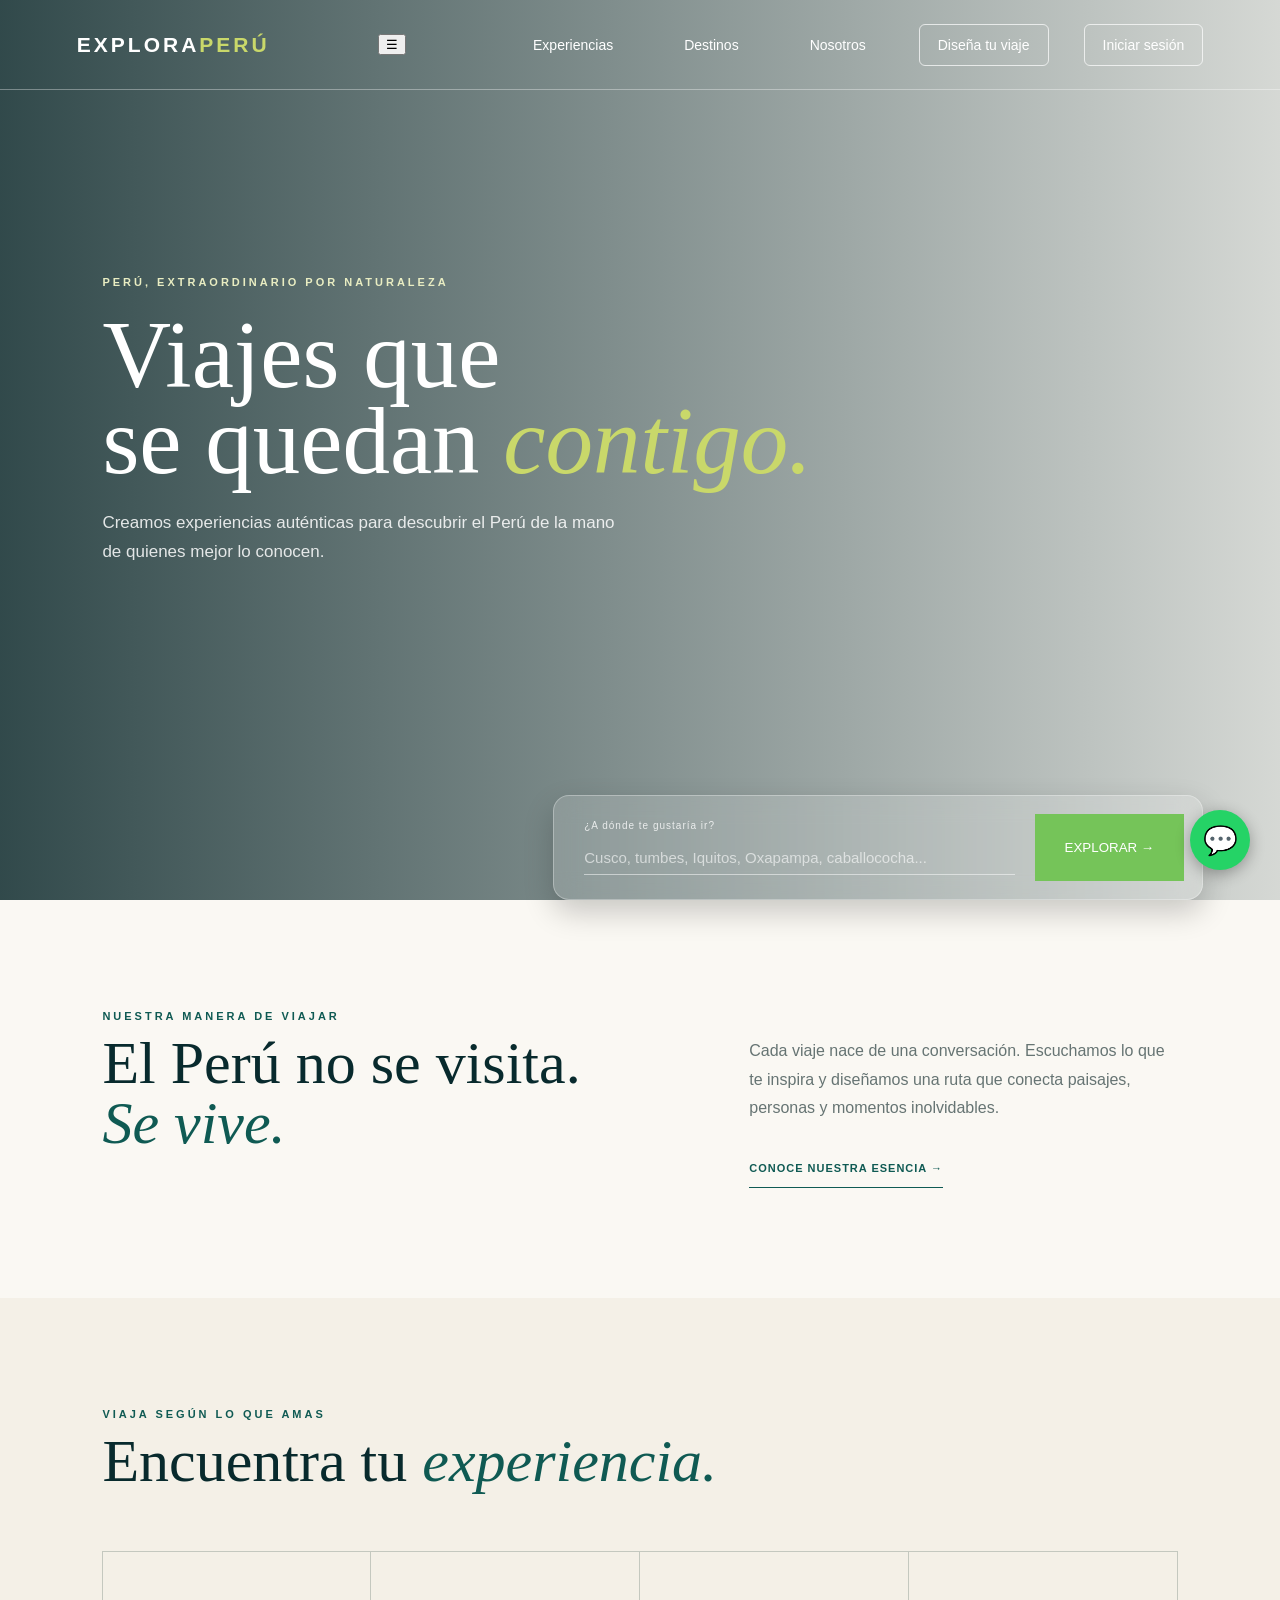
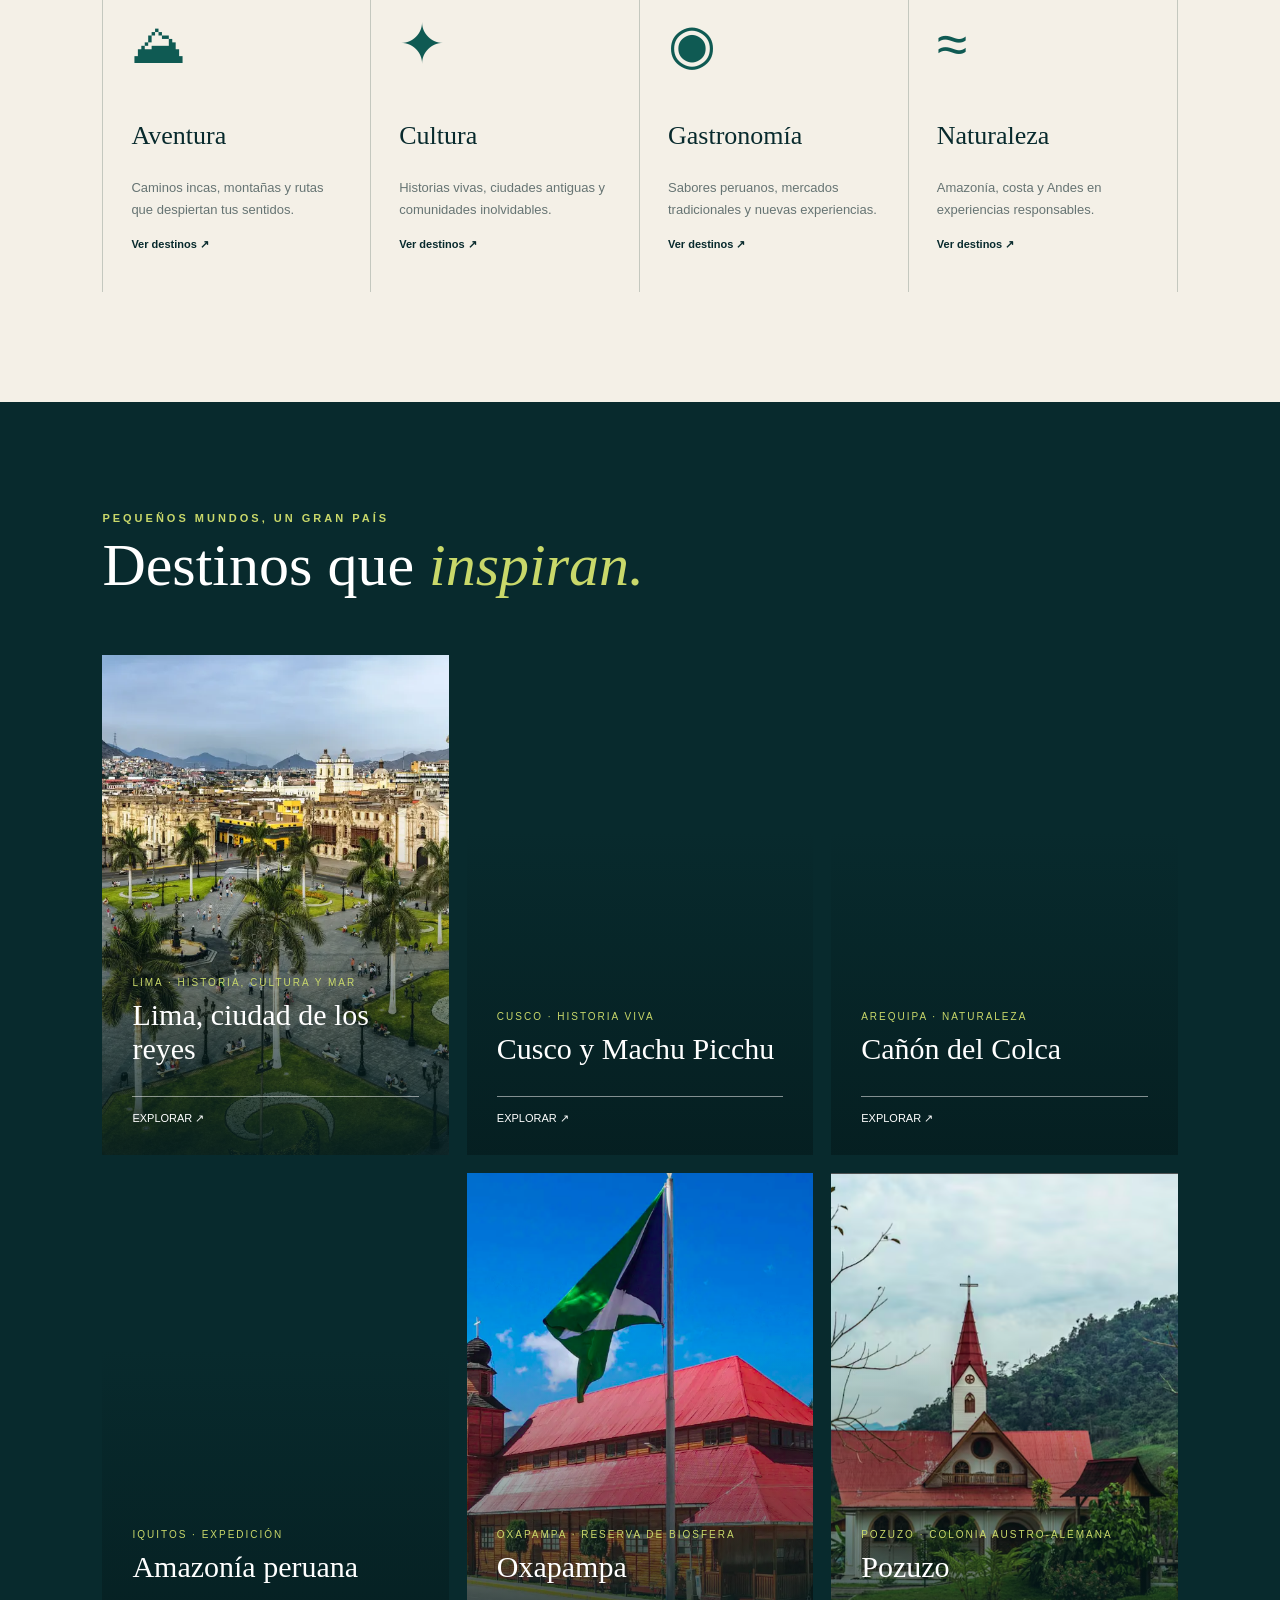
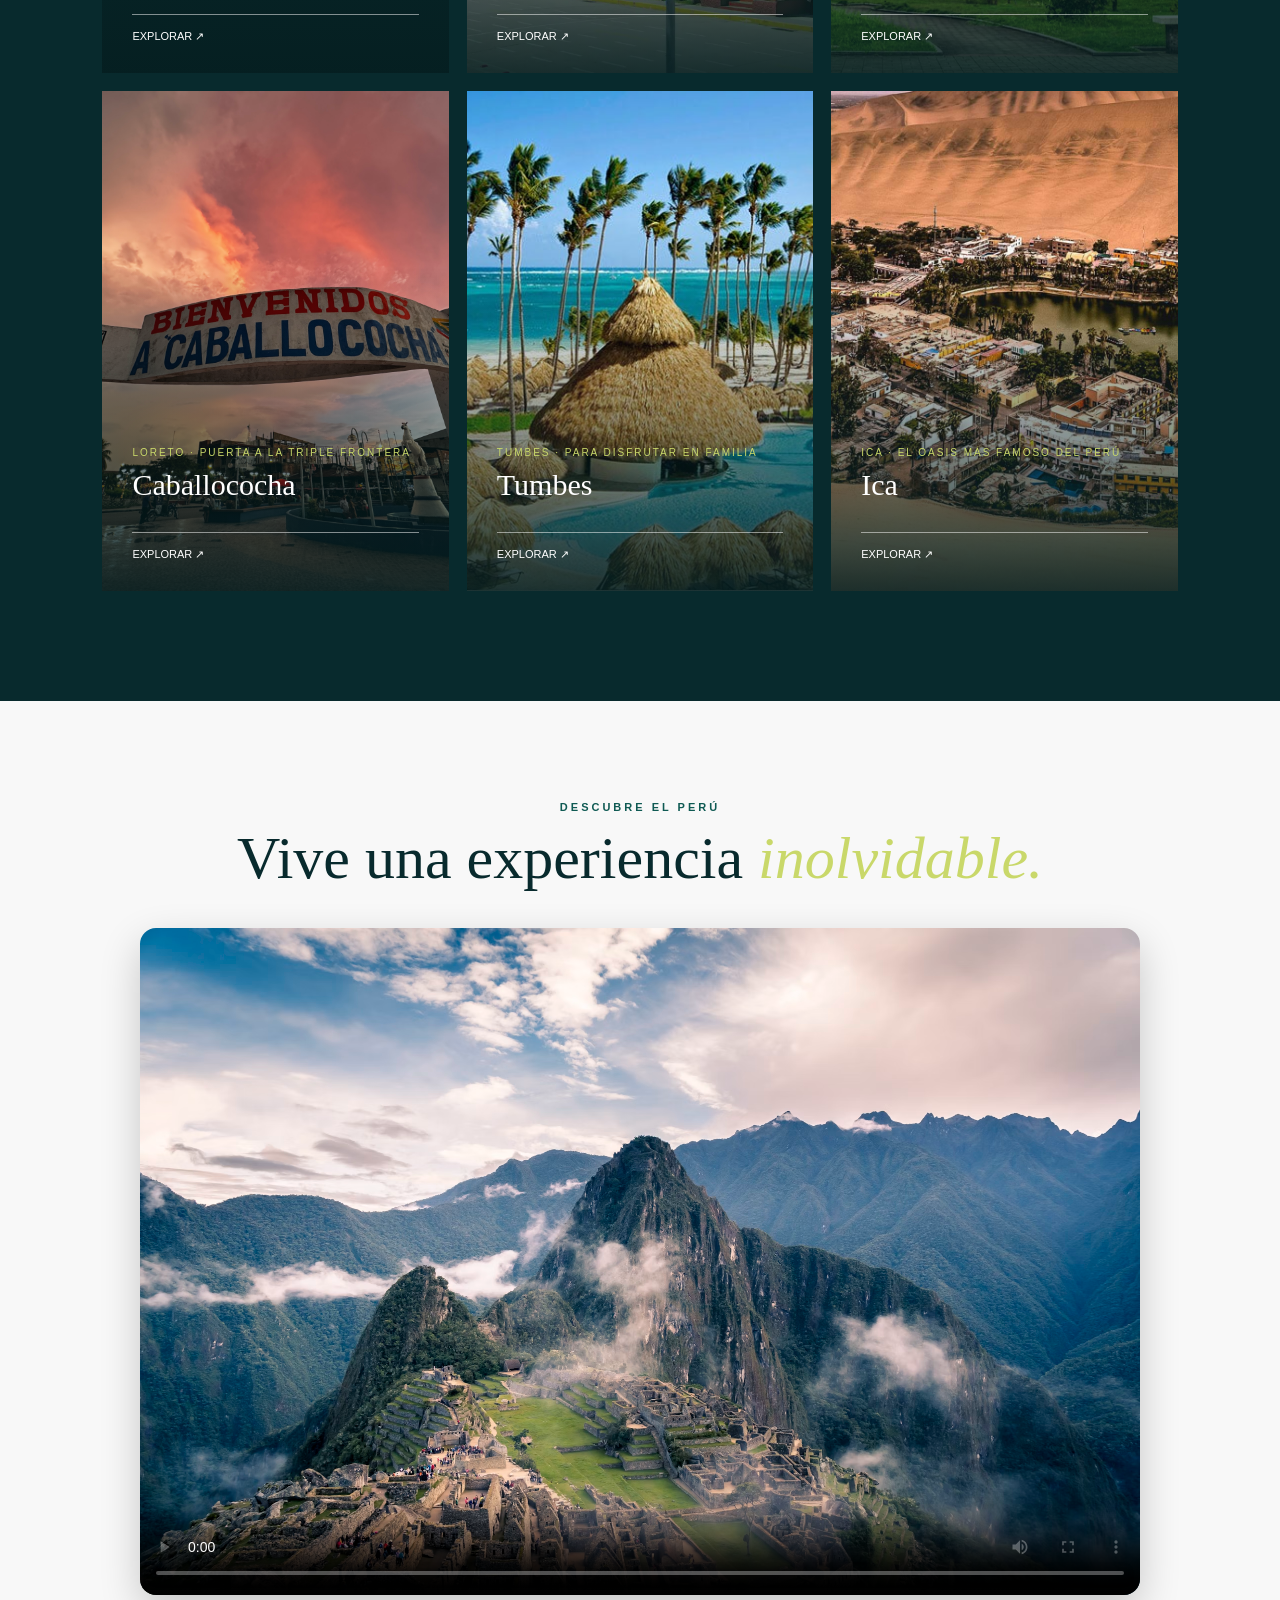
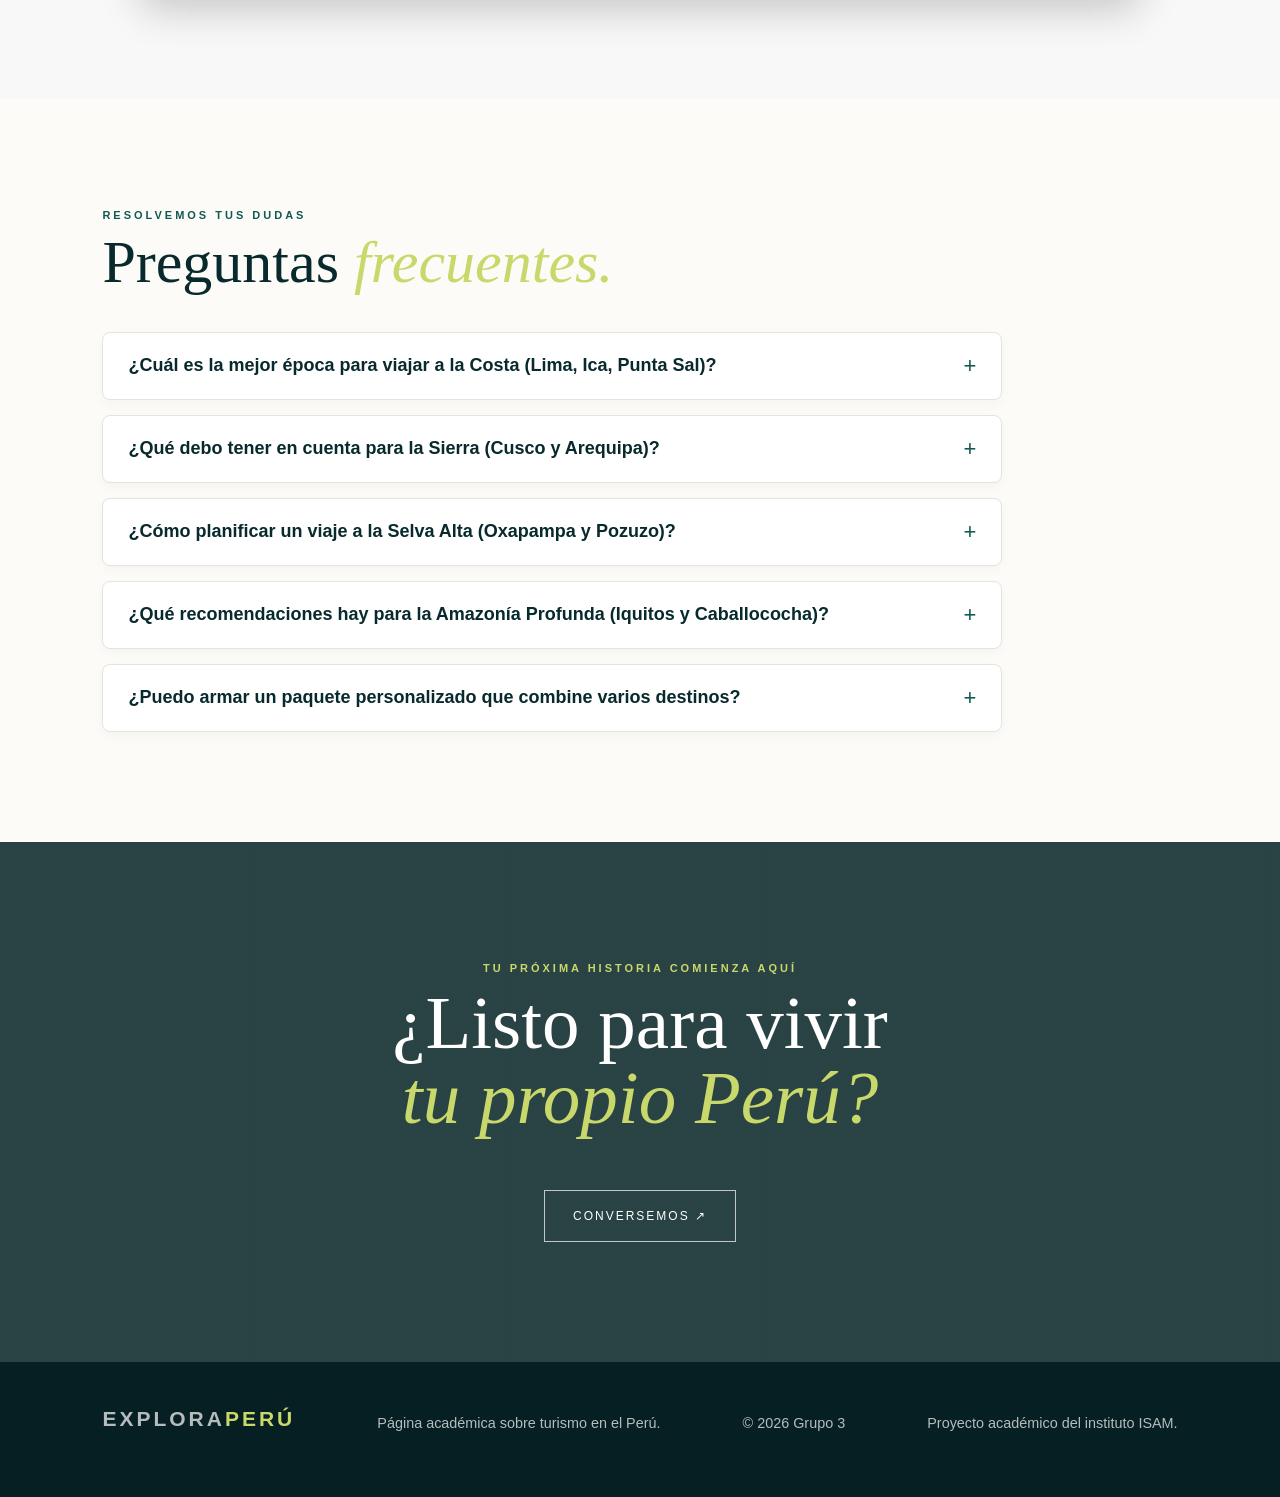
==== commit b000e46f: "Merge remote-tracking branch 'origin/main' into victor-actualizacion" ====
--- a/index.html
+++ b/index.html
@@ -49,7 +49,7 @@
                     <input
                         type="text"
                         id="busqueda"
-                        placeholder="Cusco, Punta Sal, Iquitos, Oxapampa..."
+                        placeholder="Cusco, tumbes, Iquitos, Oxapampa, caballococha..."
                     >
                 </div>
                 <button type="submit">EXPLORAR →</button>
@@ -180,12 +180,12 @@
                     </div>
                 </article>
 
-                <!-- DESTINO: PUNTA SAL -->
-                <article class="tarjeta-destino puntasal">
-                    <div>
-                        <p>PUNTA SAL · PARA DISFRUTAR EN FAMILIA</p>
+                <!-- DESTINO: TUMBES -->
+                <article class="tarjeta-destino tumbes">
+                    <div>
+                        <p>TUMBES · PARA DISFRUTAR EN FAMILIA</p>
                         <h3>Tumbes</h3>
-                        <a href="punta_sal.html">EXPLORAR ↗</a>
+                        <a href="tumbes.html">EXPLORAR ↗</a>
                     </div>
                 </article>
 
--- a/css/styles.css
+++ b/css/styles.css
@@ -437,8 +437,8 @@
 .pozuzo {
     background-image: url("../imagenes/pozuzo.png");
 }
-.puntasal {
-    background-image: url("../imagenes/punta_sal.png");
+.tumbes {
+    background-image: url("../imagenes/tumbes.png");
 }
 .caballococha{
     background-image: url("../imagenes/caballococha.png");
